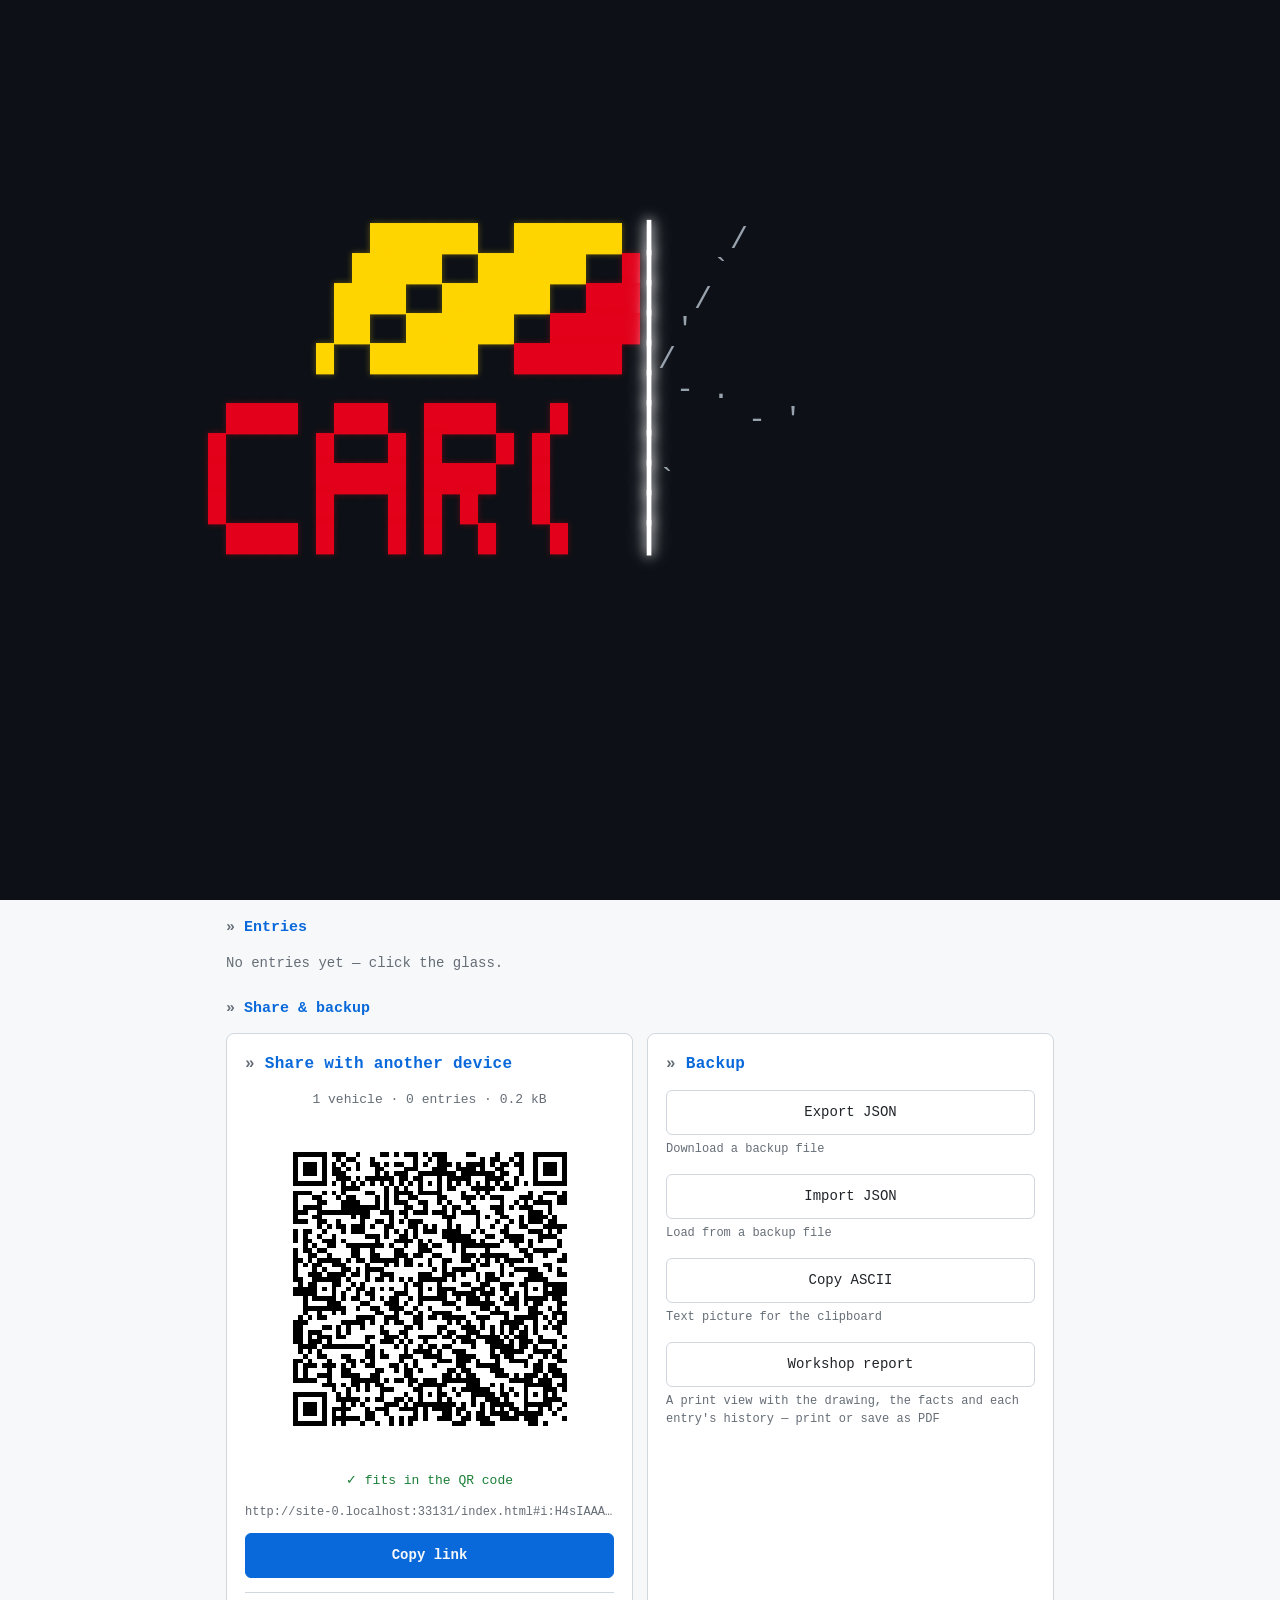
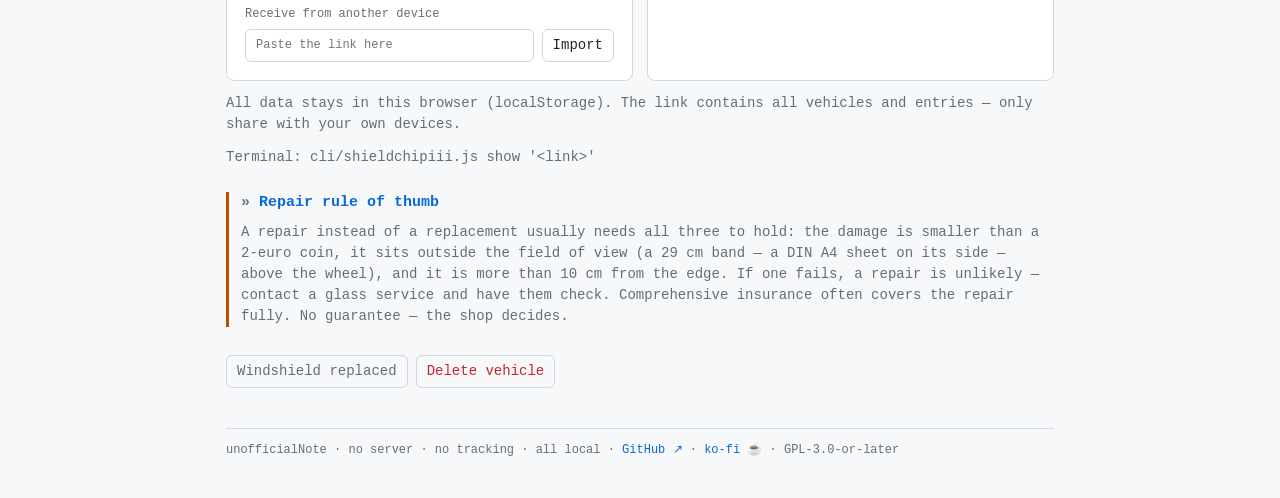
==== index.html @ 1128483b "Stamp assets for the splash rotation release" ====
<!doctype html>
<html lang="de">
<head>
  <meta charset="utf-8">
  <meta name="viewport" content="width=device-width, initial-scale=1">
  <title>shieldchipiii — windshield stone chip logbook</title>
  <meta name="description" content="Document stone chips on your car windshield: position, size, repair status, insurance. No server, all local. / Steinschläge auf der Windschutzscheibe dokumentieren — lokal im Browser.">
  <link rel="stylesheet" href="style.css?v=678a2b2">
  <link rel="icon" href="favicon.svg" type="image/svg+xml">
  <link rel="manifest" href="manifest.webmanifest">
  <link rel="apple-touch-icon" href="icon-192.png">
  <meta name="theme-color" content="#0d1117">
</head>
<body>
  <header>
    <h1>shieldchipiii</h1>
    <p class="tagline" data-i18n="tagline"></p>
    <button id="langToggle" class="ghost" title="Sprache / language">EN</button>
  </header>

  <main>
    <nav id="carTabs" class="tabs"></nav>

    <section class="car-config">
      <div class="row">
        <label for="carName" data-i18n="carName"></label>
        <input id="carName" type="text" data-i18n-ph="carNamePh" maxlength="40">
        <span class="spacer"></span>
        <span data-i18n="wheel"></span>
        <span class="seg">
          <button id="wheelLeft" data-i18n="wheelLeft"></button><button id="wheelRight" data-i18n="wheelRight"></button>
        </span>
      </div>
      <div class="row">
        <span data-i18n="shape"></span>
        <span id="shapeButtons"></span>
      </div>
      <details class="adjust">
        <summary data-i18n="adjust"></summary>
        <div class="row sliders">
          <span class="pair"><label data-i18n="adjTop"></label><input id="adjTop" type="range" min="35" max="100"></span>
          <span class="pair"><label data-i18n="adjBottom"></label><input id="adjBottom" type="range" min="50" max="100"></span>
          <span class="pair"><label data-i18n="adjHeight"></label><input id="adjHeight" type="range" min="20" max="65"></span>
          <span class="pair"><label data-i18n="adjRound"></label><input id="adjRound" type="range" min="0" max="25"></span>
          <span class="pair"><label data-i18n="adjBow"></label><input id="adjBow" type="range" min="0" max="15"></span>
          <span class="pair"><label data-i18n="adjWidthCm"></label><input id="adjWidthCm" type="range" min="100" max="200"><output id="adjWidthCmOut" class="muted"></output></span>
          <span class="pair"><label data-i18n="adjWheelCm"></label><input id="adjWheelCm" type="range" min="32" max="42"><output id="adjWheelCmOut" class="muted"></output></span>
          <button id="adjReset" class="ghost" data-i18n="adjReset"></button>
          <button id="proposeShape" class="ghost" data-i18n="proposeShape"></button>
        </div>
      </details>
    </section>

    <section class="glass-wrap">
      <div id="glassStage">
        <svg id="windshield" role="group" aria-label="windshield diagram"></svg>
        <div id="markerPopup" class="marker-popup" role="dialog" tabindex="-1" hidden></div>
      </div>
      <p class="legend" id="legend"></p>
      <p class="legend legend-country">
        <label for="country" data-i18n="criteriaFor"></label>
        <select id="country"></select>
      </p>
      <p class="muted hint" data-i18n="hintClick"></p>
    </section>

    <section>
      <h2 data-i18n="chips"></h2>
      <div id="chipLoad"></div>
      <div id="chipTable"></div>
    </section>

    <section class="share">
      <h2 data-i18n="share"></h2>
      <div class="sync-grid">
        <div class="sync-card">
          <h3 data-i18n="deviceSync"></h3>
          <p id="shareStats" class="muted sync-stats"></p>
          <div id="qrTile" class="qr-tile"></div>
          <p id="qrCapacity" class="qr-capacity"></p>
          <p id="shareUrlRead" class="muted mono share-url"></p>
          <button id="copyLink" class="primary" data-i18n="copyLink"></button>
          <div class="paste-import">
            <label for="pasteLink" class="muted sync-desc" data-i18n="pasteLabel"></label>
            <div class="paste-row">
              <input id="pasteLink" type="text" data-i18n-ph="pastePh" autocomplete="off" spellcheck="false">
              <button id="pasteGo" data-i18n="pasteGo"></button>
            </div>
          </div>
        </div>
        <div class="sync-card">
          <h3 data-i18n="backup"></h3>
          <div class="backup-item">
            <button id="exportJson" data-i18n="exportJson"></button>
            <p class="muted sync-desc" data-i18n="exportJsonDesc"></p>
          </div>
          <div class="backup-item">
            <label class="filebtn"><span data-i18n="importJson"></span><input id="importJson" type="file" accept=".json,application/json"></label>
            <p class="muted sync-desc" data-i18n="importJsonDesc"></p>
          </div>
          <div class="backup-item">
            <button id="copyAscii" data-i18n="copyAscii"></button>
            <p class="muted sync-desc" data-i18n="copyAsciiDesc"></p>
          </div>
          <div class="backup-item">
            <button id="makeReport" data-i18n="reportBtn"></button>
            <p class="muted sync-desc" data-i18n="reportBtnDesc"></p>
          </div>
        </div>
      </div>
      <p class="muted sync-note" data-i18n="shareNote"></p>
      <p class="muted mono sync-note" data-i18n="terminalNote"></p>
    </section>

    <section class="rule">
      <h2 data-i18n="ruleTitle"></h2>
      <p data-i18n="ruleBody"></p>
    </section>

    <section class="danger-zone">
      <button id="glassSwap" class="ghost" data-i18n="glassSwap"></button>
      <button id="deleteCar" class="ghost danger" data-i18n="deleteCar"></button>
    </section>
  </main>

  <div id="importOverlay" class="overlay" hidden>
    <div class="dialog import-dialog">
      <h2 id="importTitle"></h2>
      <ul id="importPreview" class="import-preview"></ul>
      <p id="importHint" class="muted import-hint"></p>
      <div class="import-actions">
        <button id="importMerge" class="primary"></button>
        <button id="importReplace" class="danger" data-i18n="importReplace"></button>
        <button id="importCancel" class="ghost" data-i18n="importCancel"></button>
      </div>
    </div>
  </div>

  <div id="confirmOverlay" class="overlay" hidden>
    <div class="dialog confirm-dialog" role="alertdialog" aria-labelledby="confirmMsg">
      <p id="confirmMsg"></p>
      <div class="import-actions">
        <button id="confirmOk" class="danger"></button>
        <button id="confirmCancel" class="ghost" data-i18n="cancel"></button>
      </div>
    </div>
  </div>

  <div id="reportOverlay" class="overlay report-overlay" hidden>
    <div class="report-sheet" role="dialog" aria-labelledby="reportTitleEl">
      <div class="report-actions">
        <button id="reportPrint" class="primary" data-i18n="reportPrint"></button>
        <button id="reportClose" class="ghost" data-i18n="close"></button>
      </div>
      <div id="reportBody"></div>
    </div>
  </div>

  <div id="toast" class="toast" role="status" aria-live="polite" hidden></div>

  <footer>
    <span data-i18n="unofficialNote"></span> ·
    <span data-i18n="footerLocal"></span> ·
    <a href="https://github.com/bmmmm/shieldchipiii" rel="noopener">GitHub ↗</a> ·
    <a href="https://ko-fi.com/bmabma" rel="noopener">ko-fi ☕</a> ·
    <span>GPL-3.0-or-later</span>
  </footer>

  <script src="js/sources.js?v=678a2b2"></script>
  <script src="js/shapes.js?v=678a2b2"></script>
  <script src="js/logic.js?v=678a2b2"></script>
  <script src="js/ascii.js?v=678a2b2"></script>
  <script src="js/i18n.js?v=678a2b2"></script>
  <script src="js/store.js?v=678a2b2"></script>
  <script src="js/share.js?v=678a2b2"></script>
  <script src="js/render.js?v=678a2b2"></script>
  <script src="js/qr.js?v=678a2b2"></script>
  <script src="js/report.js?v=678a2b2"></script>
  <script src="js/anim.js?v=678a2b2"></script>
  <script src="js/anim-impact.js?v=678a2b2"></script>
  <script src="js/anim-shatter.js?v=678a2b2"></script>
  <script src="js/anim-wiper.js?v=678a2b2"></script>
  <script src="js/anim-radar.js?v=678a2b2"></script>
  <script src="js/app.js?v=678a2b2"></script>
</body>
</html>
---- style.css ----
/* shieldchipiii — terminal-flavored, system fonts only. */
:root {
  --bg: #0d1117;
  --panel: #161b22;
  --line: #30363d;
  --fg: #e6edf3;
  --muted: #98a2ad; /* ~5.8:1 on --panel — this colour carries 12px UI text */
  --accent: #58a6ff;
  --warn: #f0883e;
  --ok: #3fb950;
  --danger: #f85149;
  --glass: #10161d;
  --mono: ui-monospace, 'SF Mono', Monaco, monospace;
  /* status palette */
  --st-new: #f0883e;
  --st-observing: #58a6ff;
  --st-planned: #d29922;
  --st-repaired: #3fb950;
  --st-irreparable: #f85149;
}
@media (prefers-color-scheme: light) {
  :root {
    --bg: #f6f8fa; --panel: #ffffff; --line: #d0d7de; --fg: #1f2328;
    --muted: #656d76; --accent: #0969da; --warn: #bc4c00; --ok: #1a7f37;
    --danger: #cf222e; --glass: #eef2f6;
  }
}

* { box-sizing: border-box; }
/* `hidden` must win over the display rules below (.overlay/.grid set display). */
[hidden] { display: none !important; }
body {
  margin: 0 auto;
  max-width: 860px;
  padding: 0 16px 40px;
  background: var(--bg);
  color: var(--fg);
  font-family: var(--mono);
  font-size: 14px;
  line-height: 1.5;
}

header { position: relative; padding: 24px 0 4px; }
h1 { margin: 0; font-size: 26px; letter-spacing: 1px; }
h2 { font-size: 15px; margin: 24px 0 8px; color: var(--accent); }
h2::before { content: "» "; color: var(--muted); }
.tagline { margin: 2px 0 0; color: var(--muted); }
#langToggle { position: absolute; top: 28px; right: 0; }

section { margin: 14px 0; }
.row { display: flex; flex-wrap: wrap; gap: 8px; align-items: center; margin: 6px 0; }
.spacer { flex: 1; }
.muted { color: var(--muted); }
.mono { word-break: break-all; }
.hint { font-size: 12px; margin-top: 2px; }

button, .filebtn, select, input[type="text"], input[type="date"] {
  font: inherit;
  color: var(--fg);
  background: var(--panel);
  border: 1px solid var(--line);
  border-radius: 6px;
  padding: 5px 10px;
}
button, .filebtn { cursor: pointer; }
button:hover, .filebtn:hover { border-color: var(--accent); }
button.ghost { background: transparent; color: var(--muted); }
button.danger { color: var(--danger); }
.filebtn input { display: none; }
input[type="text"] { min-width: 160px; }
input[type="range"] { accent-color: var(--accent); max-width: 110px; }
input[type="checkbox"] { accent-color: var(--accent); width: 16px; height: 16px; justify-self: start; }

.tabs { display: flex; flex-wrap: wrap; gap: 6px; margin-top: 12px; }
.tab { border-radius: 6px 6px 0 0; border-bottom: none; color: var(--muted); }
.tab.active { color: var(--fg); border-color: var(--accent); }
.tab.add { color: var(--accent); }

.car-config { border: 1px solid var(--line); border-radius: 0 6px 6px 6px; padding: 10px 12px; background: var(--panel); }
.seg button { border-radius: 0; margin: 0; }
.seg button:first-child { border-radius: 6px 0 0 6px; }
.seg button:last-child { border-radius: 0 6px 6px 0; border-left: none; }
.seg button.active, .shape-btn.active { background: var(--accent); color: var(--bg); border-color: var(--accent); }
#shapeButtons { display: inline-flex; flex-wrap: wrap; gap: 6px; }
details.adjust summary { cursor: pointer; color: var(--muted); margin-top: 4px; }
.sliders label { color: var(--muted); font-size: 12px; }
.sliders .pair { display: inline-flex; align-items: center; gap: 8px; }

/* windshield SVG */
.glass-wrap { text-align: center; }
#windshield { width: 100%; height: auto; touch-action: none; cursor: crosshair; }
.glass { fill: var(--glass); stroke: var(--fg); stroke-width: 3; }
/* Both no-repair zones read as one category — same colour, like the shop's
   own diagram. The dashed outline tells the field of view from the rim. */
.fov-band { fill: var(--danger); opacity: 0.13; stroke: var(--danger); stroke-width: 2; stroke-dasharray: 8 6; stroke-opacity: 0.75; }
.margin-band { fill: var(--danger); opacity: 0.13; stroke: none; }
.mirror { fill: var(--panel); stroke: var(--fg); stroke-width: 2.5; }
.mirror-stalk { stroke: var(--fg); stroke-width: 2.5; }
.dash { fill: none; stroke: var(--muted); stroke-width: 3; }
.cockpit { fill: none; stroke: var(--muted); stroke-width: 2; opacity: 0.3; }
.wheel .rim { fill: none; stroke: var(--muted); stroke-width: 5; }
.wheel .hub { fill: var(--muted); opacity: 0.5; stroke: none; }
.wheel line { stroke: var(--muted); stroke-width: 5; stroke-linecap: round; }

.marker { cursor: grab; }
.marker .hit { fill: transparent; }
/* chips are filled dots with a bg outline; cracks are pure coloured strokes */
.marker .chip { stroke: var(--bg); stroke-width: 2; }
.marker .crack { fill: none; stroke-width: 4; stroke-linecap: round; stroke-linejoin: round; }
.marker .chip.m-new { fill: var(--st-new); }
.marker .crack.m-new { stroke: var(--st-new); }
.marker .chip.m-observing { fill: var(--st-observing); }
.marker .crack.m-observing { stroke: var(--st-observing); }
.marker .chip.m-planned { fill: var(--st-planned); }
.marker .crack.m-planned { stroke: var(--st-planned); }
.marker .chip.m-repaired { fill: var(--st-repaired); }
.marker .crack.m-repaired { stroke: var(--st-repaired); }
.marker .chip.m-irreparable { fill: var(--st-irreparable); }
.marker .crack.m-irreparable { stroke: var(--st-irreparable); }
.marker-label { fill: var(--fg); font-family: var(--mono); font-size: 22px; }
.sel-ring { fill: none; stroke: var(--accent); stroke-width: 2; stroke-dasharray: 5 5; }

.legend { margin: 6px 0 0; font-size: 13px; color: var(--muted); }
/* The country belongs to the zones above it, not to the hint below. */
.legend-country { display: inline-flex; gap: 6px; align-items: center; margin-top: 4px; }
.legend-country select { font-size: 13px; padding: 2px 6px; }
.legend-zones { display: block; margin-top: 3px; }
.legend-zones strong { color: var(--danger); font-weight: normal; }
.lg { font-size: 15px; vertical-align: -1px; }
.lg.m-new { color: var(--st-new); }
.lg.m-observing { color: var(--st-observing); }
.lg.m-planned { color: var(--st-planned); }
.lg.m-repaired { color: var(--st-repaired); }
.lg.m-irreparable { color: var(--st-irreparable); }
.lg.fov { color: var(--danger); }
.lg.edge { color: var(--danger); }
/* derived zone facts — read-only, red when the chip is in a no-go zone */
.zone-fact.is-hit { color: var(--danger); }

/* floating marker popup */
#glassStage { position: relative; }
.marker-popup {
  position: absolute; z-index: 5; width: 300px; max-width: 82vw;
  background: var(--panel); border: 1px solid var(--accent); border-radius: 8px;
  padding: 10px 12px; box-shadow: 0 8px 30px rgba(0,0,0,.35); font-size: 13px;
}
.popup-head { display: flex; justify-content: space-between; align-items: center; }
.popup-head strong { font-size: 14px; }
.pop-x { font-size: 18px; line-height: 1; padding: 0 6px; }
.rec { margin: 8px 0; padding: 7px 9px; border-radius: 6px; border-left: 3px solid var(--muted); background: rgba(127,127,127,.08); }
.rec-label { color: var(--muted); }
/* Inline in running text, so the enlarged hit box must not swallow clicks
   meant for the words beside it: grow rightward and vertically, barely left. */
.rec-src { color: var(--muted); text-decoration: none; font-size: 12px; vertical-align: super;
  display: inline-block; padding: 4px 6px; margin: -4px -2px; }
.rec-src:hover, .rec-src:focus { color: var(--accent); }
.rec.rec-ok { border-left-color: var(--ok); }
.rec.rec-warn { border-left-color: var(--warn); }
.rec.rec-danger { border-left-color: var(--danger); }
.popup-fields { display: flex; flex-wrap: wrap; gap: 8px 14px; align-items: center; margin: 6px 0; }
.pf { color: var(--muted); display: inline-flex; gap: 6px; align-items: center; }
.pf select { color: var(--fg); }
.pf-check { cursor: pointer; }
.timeline { margin: 8px 0; }
.tl-head { color: var(--accent); font-size: 12px; margin-bottom: 3px; }
.timeline ul { list-style: none; margin: 0; padding: 0; }
.timeline li { padding: 2px 0; border-bottom: 1px dotted var(--line); display: flex; justify-content: space-between; gap: 6px; }
.timeline li:last-child { border-bottom: none; }
.tl-del { border: none; background: transparent; color: var(--muted); padding: 0 4px; font-size: 14px; }
.tl-del:hover { color: var(--danger); }
.add-event { display: flex; flex-direction: column; gap: 6px; margin-top: 6px; padding-top: 8px; border-top: 1px solid var(--line); }
.ae-field { display: flex; align-items: center; gap: 8px; }
.ae-field > span { color: var(--muted); min-width: 46px; }
.ae-field select, .ae-field input { flex: 1; }
.add-event input, .add-event select { padding: 4px 8px; }
.pop-del { margin-top: 8px; width: 100%; font-size: 12px; }

/* recommendation dot in the entry table */
.rec-dot { position: relative; }
.rec-dot::before { content: "●"; margin-right: 5px; }
.rec-dot.rec-ok::before { color: var(--ok); }
.rec-dot.rec-warn::before { color: var(--warn); }
.rec-dot.rec-danger::before { color: var(--danger); }
#chipTable td.sym { text-align: center; }
#chipTable tr.st-new td.sym { color: var(--st-new); }
#chipTable tr.st-observing td.sym { color: var(--st-observing); }
#chipTable tr.st-repair_planned td.sym { color: var(--st-planned); }
#chipTable tr.st-repaired td.sym { color: var(--st-repaired); }
#chipTable tr.st-irreparable td.sym { color: var(--st-irreparable); }

/* chip table */
#chipTable table { width: 100%; border-collapse: collapse; }
#chipTable td { padding: 5px 8px; border-bottom: 1px solid var(--line); }
#chipTable tr { cursor: pointer; }
#chipTable tr:hover td { background: var(--panel); }
#chipTable tr.selected td { background: var(--panel); box-shadow: inset 2px 0 var(--accent); }
#chipTable th { text-align: left; padding: 5px 8px; border-bottom: 1px solid var(--line);
  color: var(--muted); font-size: 12px; font-weight: 600; text-transform: capitalize; }
/* Rows and markers are keyboard buttons now — Tab needs somewhere visible to be. */
#chipTable tr:focus-visible { outline: 2px solid var(--accent); outline-offset: -2px; }
.marker:focus { outline: none; }
.marker:focus-visible .hit { stroke: var(--accent); stroke-width: 2.5; }
.marker-popup:focus { outline: none; }
.marker-popup:focus-visible { outline: 2px solid var(--accent); }
/* Text only a screen reader sees — the visual channel already carries it as
   colour, glyph or title. */
.sr-only { position: absolute; width: 1px; height: 1px; padding: 0; margin: -1px;
  overflow: hidden; clip: rect(0 0 0 0); white-space: nowrap; border: 0; }

.rule { border-left: 3px solid var(--warn); padding-left: 12px; }
.rule p { margin: 4px 0; color: var(--muted); }

.danger-zone { margin-top: 28px; display: flex; flex-wrap: wrap; gap: 8px; }

.overlay { position: fixed; inset: 0; background: rgba(0,0,0,.6); display: flex; align-items: center; justify-content: center; z-index: 10; }
.dialog { background: var(--panel); border: 1px solid var(--line); border-radius: 8px; padding: 20px; max-width: 420px; }

/* ---------- share / sync panel ---------- */
.sync-grid { display: grid; grid-template-columns: 1fr; gap: 14px; margin-top: 12px; }
/* Side by side once there's room; stacked below — mobile-first. */
@media (min-width: 700px) {
  .sync-grid { grid-template-columns: 1fr 1fr; }
}
/* min-width: 0 — a grid item's auto minimum would let the nowrap share URL
   dictate the card's width and blow the grid past the viewport. */
.sync-card { border: 1px solid var(--line); border-radius: 8px; background: var(--panel); padding: 18px; min-width: 0; }
.sync-card h3 { margin: 0 0 14px; font-size: 16px; color: var(--accent); letter-spacing: .3px; }
.sync-card h3::before { content: "» "; color: var(--muted); }

/* The QR tile is fixed white on purpose: a code must stay dark-on-light for any
   scanner, so it does NOT follow the light/dark theme the rest of the UI does. */
.qr-tile { background: #fff; border-radius: 10px; padding: 14px; max-width: 340px; margin: 0 auto 12px; }
.qr-tile svg { display: block; width: 100%; height: auto; }

.sync-stats { text-align: center; margin: 0 0 10px; font-size: 13px; }
.qr-capacity { text-align: center; margin: 0 0 12px; font-size: 13px; }
.qr-capacity.cap-ok { color: var(--ok); }
.qr-capacity.cap-ok::before { content: "✓ "; }
.qr-capacity.cap-danger { color: var(--danger); }
.qr-capacity.cap-danger::before { content: "⚠ "; }
.share-url { white-space: nowrap; overflow: hidden; text-overflow: ellipsis; font-size: 12px; margin: 0 0 12px; }

button.primary { background: var(--accent); color: var(--bg); border-color: var(--accent); font-weight: 600; }
button.primary:hover { filter: brightness(1.08); border-color: var(--accent); }
#copyLink { width: 100%; padding: 11px 16px; }

/* receive: paste a link from the other device */
.paste-import { border-top: 1px solid var(--line); margin-top: 14px; padding-top: 12px; }
.paste-import label { display: block; margin: 0 0 6px; }
.paste-row { display: flex; gap: 8px; }
#pasteLink { flex: 1; min-width: 0; font-family: var(--mono); font-size: 12px; }

.backup-item { margin: 0 0 16px; }
.backup-item:last-child { margin-bottom: 0; }
.backup-item > button, .backup-item > .filebtn { display: block; width: 100%; padding: 11px 14px; text-align: center; }
.sync-desc { margin: 5px 0 0; font-size: 12px; }
.sync-note { margin: 12px 0 0; }

/* import dialog v2 */
.import-dialog { max-width: 460px; width: 92vw; }
.import-dialog h2 { margin-top: 0; }
.import-preview { list-style: none; margin: 12px 0; padding: 0; }
.import-preview li { padding: 7px 2px; border-bottom: 1px dotted var(--line); }
.import-preview li:last-child { border-bottom: none; }
.import-preview .import-more { color: var(--muted); }
.import-hint { font-size: 12px; margin: 8px 0 18px; }
.import-actions { display: flex; flex-wrap: wrap; gap: 8px; }
.import-actions .primary { flex: 1; }
.import-actions button { padding: 10px 14px; }

/* toast: one reusable bottom-centre banner, colour-coded by outcome */
.toast {
  position: fixed; left: 50%; bottom: 24px; transform: translateX(-50%);
  max-width: 90vw; z-index: 20;
  background: var(--panel); border: 1px solid var(--line); border-left-width: 3px;
  border-radius: 8px; padding: 12px 16px; font-size: 13px;
  box-shadow: 0 8px 30px rgba(0,0,0,.35);
}
.toast-ok { border-left-color: var(--ok); }
.toast-danger { border-left-color: var(--danger); }

footer { margin-top: 40px; padding-top: 12px; border-top: 1px solid var(--line); color: var(--muted); font-size: 12px; }
footer a { color: var(--accent); text-decoration: none; }

@media (max-width: 560px) {
  .marker-popup { width: 260px; }
}

/* Touch. Every control here was sized for a cursor: the shared rule at the top
   of this file works out to 33px tall, the country picker to 26px, the ⓘ that
   opens a source to 17px. A finger needs about 44 (Apple HIG; Material asks
   48dp), so on a coarse pointer they get a floor.
   Keyed on the pointer rather than the viewport: a narrow desktop window still
   has a precise pointer and keeps its compact controls, while a tablet is wide
   and doesn't. Marker targets aren't here — render.js picks those by distance
   in real pixels, since they scale with the drawing. */
@media (pointer: coarse) {
  /* A floor rather than more padding, so each control keeps its own spacing. */
  button, .filebtn, select, input[type="text"], input[type="date"] { min-height: 44px; }
  /* iOS zooms the whole page in when a text field smaller than 16px takes
     focus, and doesn't zoom back out. Everything inherits the body's 14px, so
     naming the vehicle would leave you scrolled sideways on the glass. */
  input[type="text"], input[type="date"] { font-size: 16px; }
  /* Icon buttons have no text to make them wide enough. */
  .pop-x, .tl-del { min-width: 44px; }
  .tl-del { min-height: 44px; font-size: 16px; }
  /* Not a button, so the floor above misses it, and padding alone can't fix an
     inline link: it would reach 41px and the overflow would sit invisibly over
     the select below, catching taps meant for that. A box of its own is honest
     about the space it takes, and 15px makes the glyph findable while it's
     there. */
  .rec-src {
    display: inline-flex; align-items: center; justify-content: center;
    min-width: 44px; min-height: 44px; vertical-align: middle; font-size: 15px;
    margin: 0; /* the fine-pointer hit-growth margins would overlap the select below */
  }
  /* 44px rows: the table is the easiest way to reach a chip on a phone. */
  #chipTable td { padding: 12px 8px; }
  /* Seven sliders on the narrowest screen — let them use the width they have. */
  .sliders .pair { width: 100%; }
  input[type="range"] { max-width: none; flex: 1; height: 44px; }
  /* Finger-sized rows make a long timeline outgrow the pane the popup is
     anchored to, and it was already the tallest thing on a phone. */
  .marker-popup { max-height: 70vh; overflow-y: auto; }
  /* The sync-panel and dialog CTAs are the reach-heavy controls here — give the
     big primary and full-width backup buttons a comfortable floor above 44px. */
  #copyLink, #pasteGo, .backup-item > button, .backup-item > .filebtn, .import-actions button { min-height: 48px; }
}

/* The app's one animation is the smooth scroll to the glass. scrollIntoView
   is called without a behavior, so it follows this — one media query and
   reduced motion is honoured everywhere. */
html { scroll-behavior: smooth; }
@media (prefers-reduced-motion: reduce) {
  html { scroll-behavior: auto; }
}

/* ---- workshop report: a white sheet, on screen and on paper ---- */
.report-overlay { align-items: flex-start; overflow-y: auto; }
/* A light variable scope: every SVG and legend rule reads its colour from a
   variable, so the drawing restyles itself for paper without a second theme. */
.report-sheet {
  --bg: #fff; --panel: #f6f8fa; --line: #d0d7de; --fg: #1f2328; --muted: #57606a;
  --accent: #0969da; --warn: #bc4c00; --ok: #1a7f37; --danger: #cf222e; --glass: #eef2f6;
  background: #fff; color: var(--fg); width: min(820px, calc(100% - 24px));
  margin: 20px auto; padding: 22px 28px 26px; border-radius: 8px;
}
.report-actions { display: flex; gap: 8px; justify-content: flex-end; margin-bottom: 8px; }
/* letterhead: icon, name, date — the sheet introduces itself before the title */
.rp-brand { display: flex; align-items: center; gap: 8px; padding-bottom: 8px;
  margin-bottom: 12px; border-bottom: 2px solid var(--fg); }
.rp-brand svg { width: 26px; height: 26px; flex: none; }
.rp-brand-name { font-weight: 700; font-size: 15px; }
.rp-brand-date { margin-left: auto; color: var(--muted); }
.report-sheet h1 { margin: 0 0 2px; font-size: 22px; }
.report-sheet h3 { margin: 0 0 4px; font-size: 15px; }
.rp-meta { margin: 0 0 10px; color: var(--muted); }
.rp-meta strong { color: var(--fg); }
.rp-svg { break-inside: avoid; }
.rp-svg svg { width: 100%; height: auto; }
.rp-legend { font-size: 13px; color: var(--muted); margin: 4px 0; }
.rp-legend strong { color: var(--danger); font-weight: normal; }
.rp-criteria { font-size: 13px; color: var(--muted); }
.rp-criteria a { color: var(--accent); word-break: break-all; }
.report-sheet table { width: 100%; border-collapse: collapse; margin: 10px 0 14px; }
.report-sheet th, .report-sheet td { padding: 5px 8px; }
.report-sheet th { text-align: left; font-size: 12px; color: var(--muted); text-transform: capitalize;
  border-bottom: 2px solid var(--fg); }
.report-sheet td { border-bottom: 1px solid var(--line); }
.rp-chip { break-inside: avoid; margin: 12px 0; }
.rp-tl { margin: 4px 0 0; padding-left: 20px; font-size: 13px; }
.rp-disclaimer { color: var(--muted); font-size: 12px; margin: 16px 0 0; }
.rp-links { color: var(--muted); font-size: 12px; margin: 4px 0 0; padding-top: 6px;
  border-top: 1px solid var(--line); }
.rp-links a { color: var(--accent); text-decoration: none; }

@media print {
  /* Only while the report is open — a plain cmd+P on the app stays the app. */
  body.report-open > :not(#reportOverlay) { display: none !important; }
  body.report-open #reportOverlay { position: static; background: none; display: block; overflow: visible; }
  body.report-open .report-sheet { width: auto; margin: 0; padding: 0; border-radius: 0; }
  body.report-open .report-actions { display: none !important; }
}

/* ---------- brand animations (splash + repair micro-effect, js/anim.js) ---------- */
/* The splash is a cinema moment: always the dark stage, whatever the theme —
   the animation's colors are tuned for it. */
.splash-overlay {
  position: fixed; inset: 0; z-index: 30;
  display: flex; align-items: center; justify-content: center;
  background: #0d1117; cursor: pointer;
}
/* Menlo first, not var(--mono): the art is built from █ blocks, and Monaco
   (--mono's macOS fallback) leaves hairline gaps between block rows — Menlo,
   Consolas and Liberation Mono all fill the line box. */
.splash-overlay pre, .repair-fx { margin: 0; line-height: 1; white-space: pre;
  font-family: Menlo, Consolas, "Liberation Mono", ui-monospace, monospace; }
.repair-fx {
  position: absolute; z-index: 6; /* above the marker popup (5) */
  transform: translate(-50%, -50%);
  pointer-events: none;
  font-size: 14px;
}
.anim-stage .y    { color: #ffd500; text-shadow: 0 0 6px rgba(255, 213, 0, .35); }
.anim-stage .r    { color: #e2001a; text-shadow: 0 0 6px rgba(226, 0, 26, .35); }
.anim-stage .rg   { color: #ff2d2d; text-shadow: 0 0 10px rgba(255, 45, 45, .6); }
.anim-stage .fg   { color: #e6edf3; }
.anim-stage .dim  { color: #98a2ad; }
.anim-stage .glow { color: #fff; text-shadow: 0 0 12px #fff, 0 0 20px rgba(255, 255, 255, .65); }
.anim-stage .yglow { color: #ffd500; text-shadow: 0 0 10px rgba(255, 213, 0, .9), 0 0 20px rgba(255, 213, 0, .5); }
@media (prefers-color-scheme: light) {
  /* the marker effect plays over the light glass — white glow and pale yellow
     would vanish there (the splash keeps its own dark stage and needs none) */
  .repair-fx .glow { color: #1f2328; text-shadow: none; }
  .repair-fx .fg   { color: #1f2328; }
  .repair-fx .dim  { color: #656d76; }
  .repair-fx .y, .repair-fx .yglow { color: #9a6700; text-shadow: none; }
}
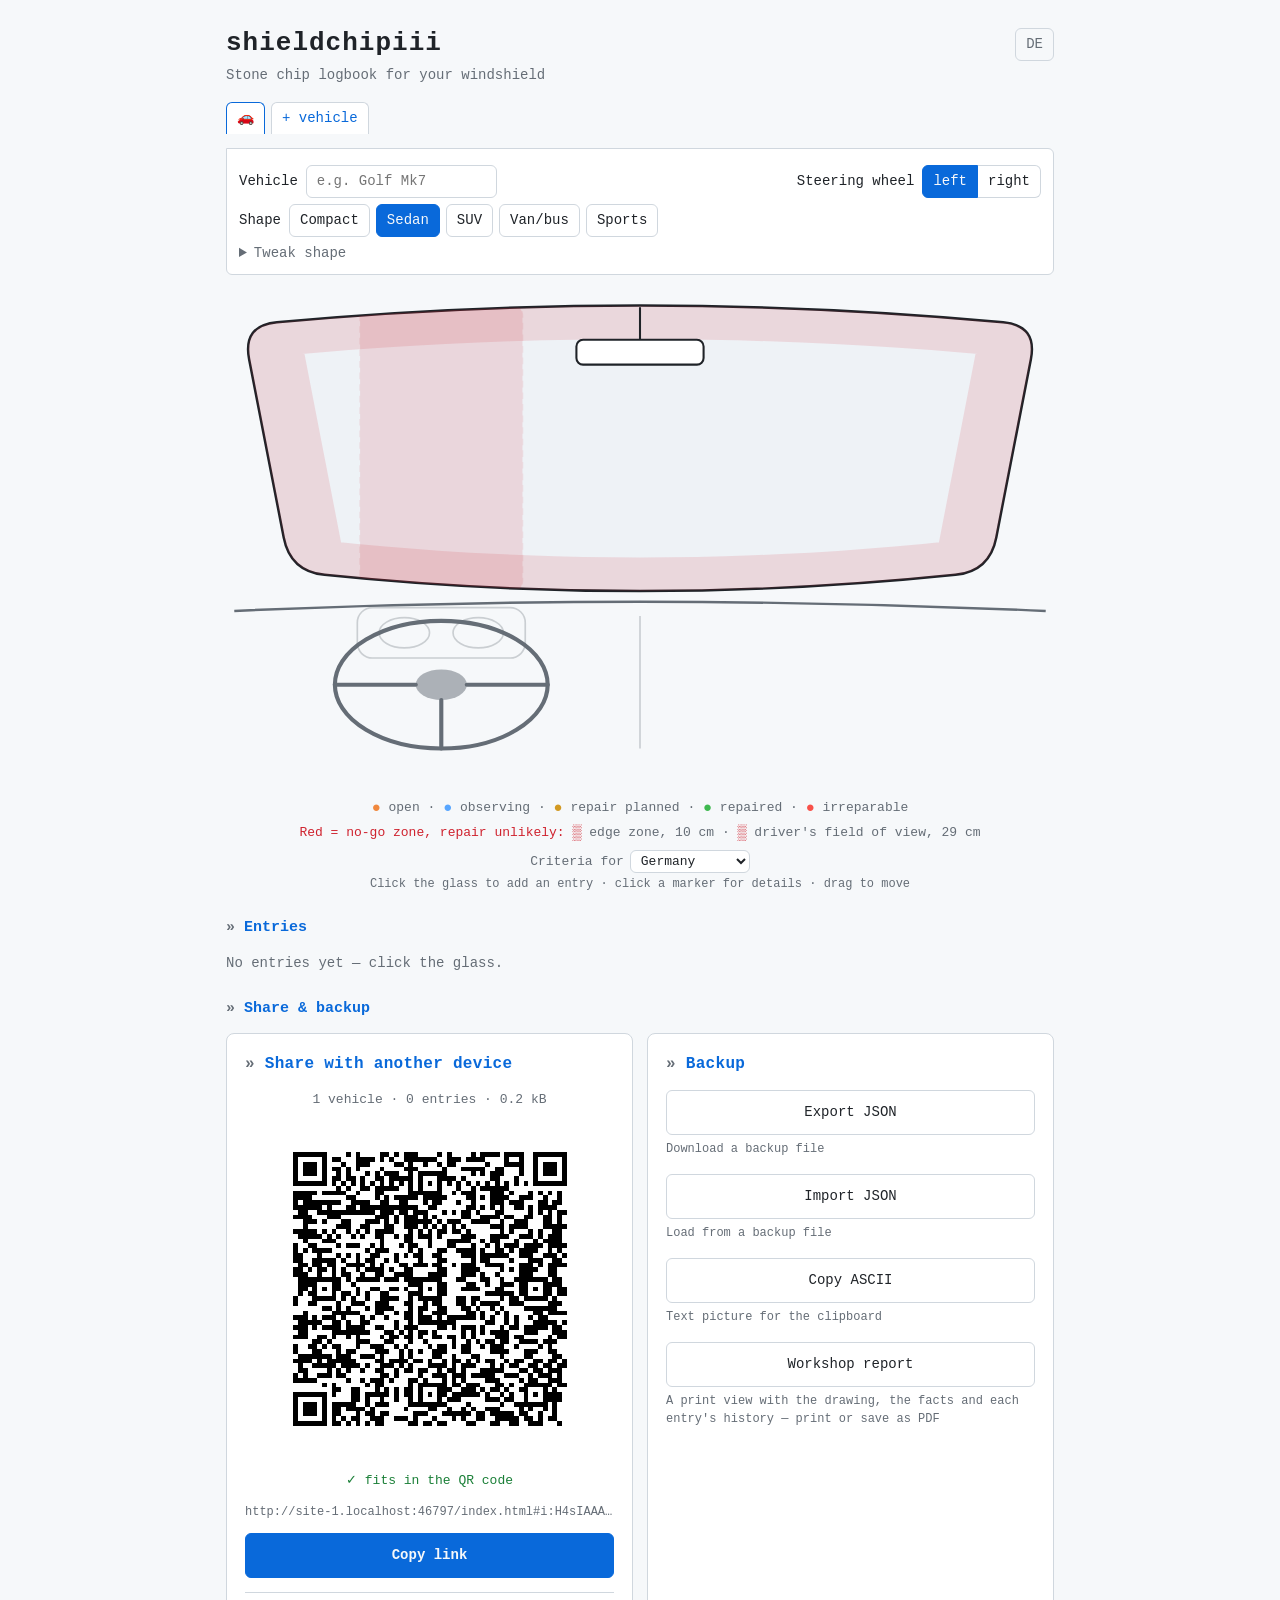
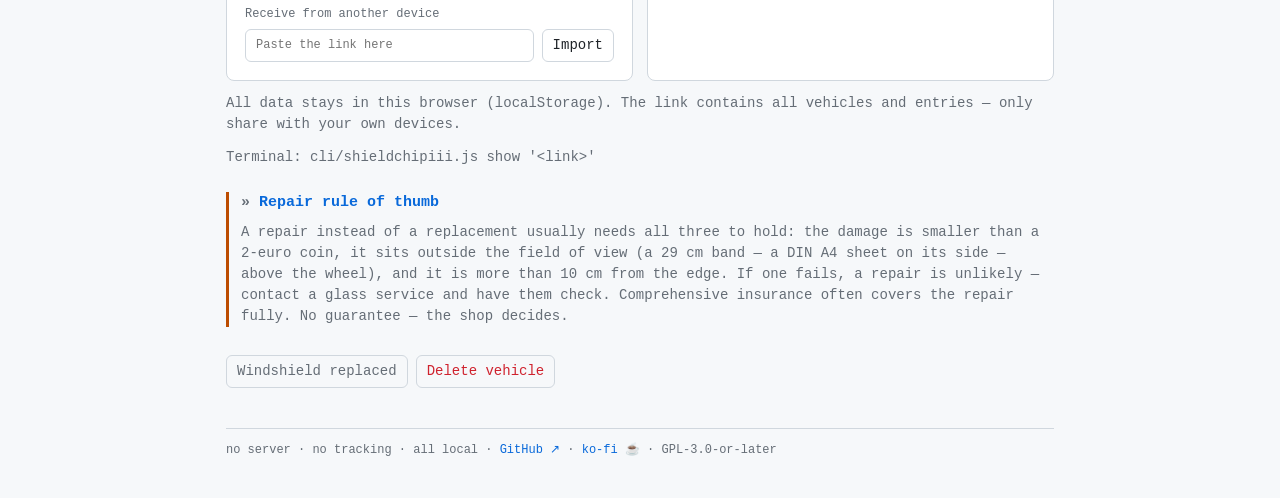
==== commit 39839698: "Expose the rake as a slider, as decided The worker built D1's option A (hidden preset constant); the" ====
--- a/index.html
+++ b/index.html
@@ -5,7 +5,7 @@
   <meta name="viewport" content="width=device-width, initial-scale=1">
   <title>shieldchipiii — windshield stone chip logbook</title>
   <meta name="description" content="Document stone chips on your car windshield: position, size, repair status, insurance. No server, all local. / Steinschläge auf der Windschutzscheibe dokumentieren — lokal im Browser.">
-  <link rel="stylesheet" href="style.css?v=678a2b2">
+  <link rel="stylesheet" href="style.css?v=625d8a8">
   <link rel="icon" href="favicon.svg" type="image/svg+xml">
   <link rel="manifest" href="manifest.webmanifest">
   <link rel="apple-touch-icon" href="icon-192.png">
@@ -40,10 +40,11 @@
         <div class="row sliders">
           <span class="pair"><label data-i18n="adjTop"></label><input id="adjTop" type="range" min="35" max="100"></span>
           <span class="pair"><label data-i18n="adjBottom"></label><input id="adjBottom" type="range" min="50" max="100"></span>
-          <span class="pair"><label data-i18n="adjHeight"></label><input id="adjHeight" type="range" min="20" max="65"></span>
           <span class="pair"><label data-i18n="adjRound"></label><input id="adjRound" type="range" min="0" max="25"></span>
           <span class="pair"><label data-i18n="adjBow"></label><input id="adjBow" type="range" min="0" max="15"></span>
           <span class="pair"><label data-i18n="adjWidthCm"></label><input id="adjWidthCm" type="range" min="100" max="200"><output id="adjWidthCmOut" class="muted"></output></span>
+          <span class="pair"><label data-i18n="adjHeightCm"></label><input id="adjHeightCm" type="range" min="50" max="130"><output id="adjHeightCmOut" class="muted"></output></span>
+          <span class="pair"><label data-i18n="adjRake"></label><input id="adjRake" type="range" min="35" max="100"></span>
           <span class="pair"><label data-i18n="adjWheelCm"></label><input id="adjWheelCm" type="range" min="32" max="42"><output id="adjWheelCmOut" class="muted"></output></span>
           <button id="adjReset" class="ghost" data-i18n="adjReset"></button>
           <button id="proposeShape" class="ghost" data-i18n="proposeShape"></button>
@@ -159,28 +160,23 @@
   <div id="toast" class="toast" role="status" aria-live="polite" hidden></div>
 
   <footer>
-    <span data-i18n="unofficialNote"></span> ·
     <span data-i18n="footerLocal"></span> ·
     <a href="https://github.com/bmmmm/shieldchipiii" rel="noopener">GitHub ↗</a> ·
     <a href="https://ko-fi.com/bmabma" rel="noopener">ko-fi ☕</a> ·
     <span>GPL-3.0-or-later</span>
   </footer>
 
-  <script src="js/sources.js?v=678a2b2"></script>
-  <script src="js/shapes.js?v=678a2b2"></script>
-  <script src="js/logic.js?v=678a2b2"></script>
-  <script src="js/ascii.js?v=678a2b2"></script>
-  <script src="js/i18n.js?v=678a2b2"></script>
-  <script src="js/store.js?v=678a2b2"></script>
-  <script src="js/share.js?v=678a2b2"></script>
-  <script src="js/render.js?v=678a2b2"></script>
-  <script src="js/qr.js?v=678a2b2"></script>
-  <script src="js/report.js?v=678a2b2"></script>
-  <script src="js/anim.js?v=678a2b2"></script>
-  <script src="js/anim-impact.js?v=678a2b2"></script>
-  <script src="js/anim-shatter.js?v=678a2b2"></script>
-  <script src="js/anim-wiper.js?v=678a2b2"></script>
-  <script src="js/anim-radar.js?v=678a2b2"></script>
-  <script src="js/app.js?v=678a2b2"></script>
+  <script src="js/sources.js?v=625d8a8"></script>
+  <script src="js/shapes.js?v=625d8a8"></script>
+  <script src="js/logic.js?v=625d8a8"></script>
+  <script src="js/ascii.js?v=625d8a8"></script>
+  <script src="js/i18n.js?v=625d8a8"></script>
+  <script src="js/store.js?v=625d8a8"></script>
+  <script src="js/share.js?v=625d8a8"></script>
+  <script src="js/render.js?v=625d8a8"></script>
+  <script src="js/qr.js?v=625d8a8"></script>
+  <script src="js/report.js?v=625d8a8"></script>
+  <script src="js/anim.js?v=625d8a8"></script>
+  <script src="js/app.js?v=625d8a8"></script>
 </body>
 </html>
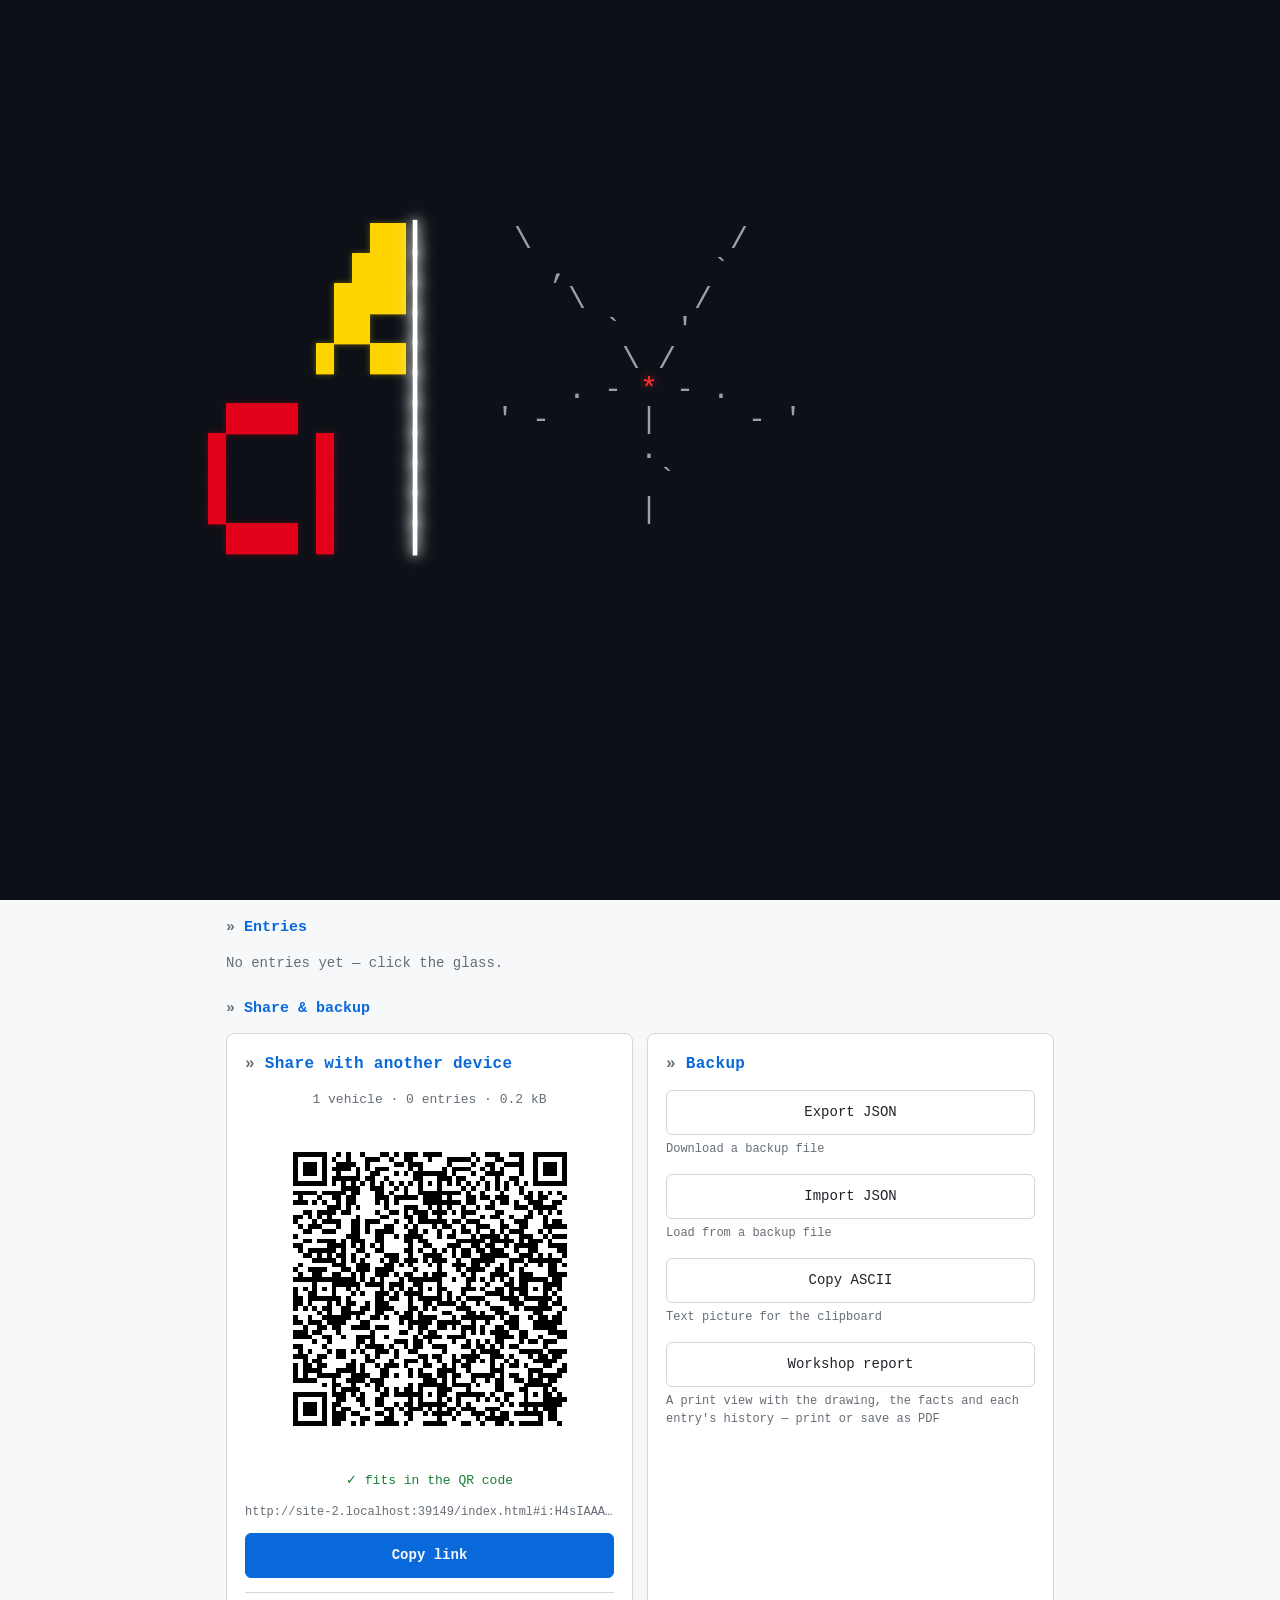
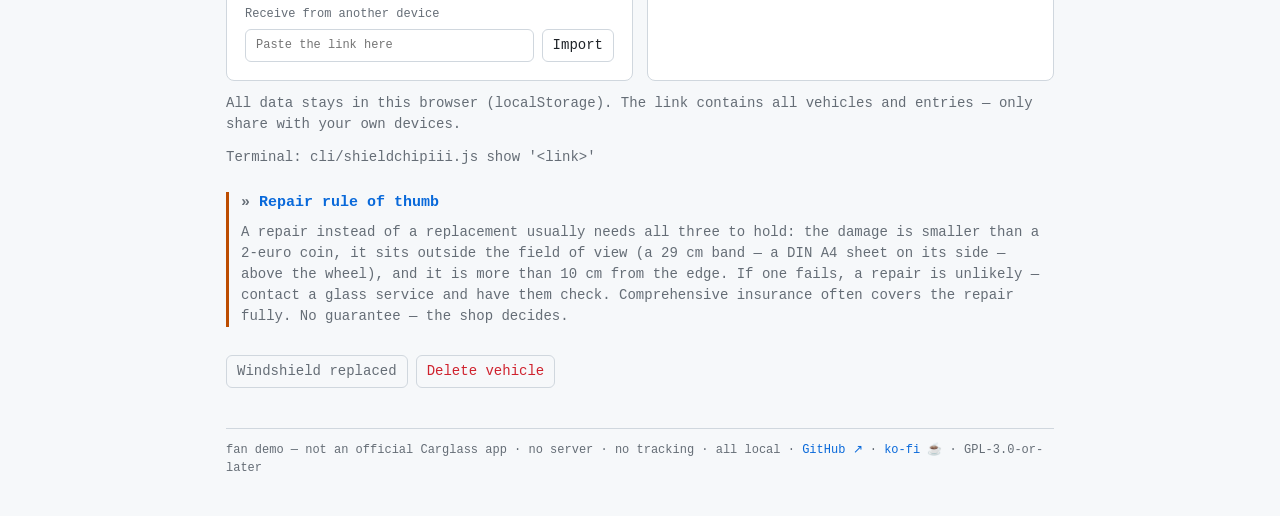
==== commit c2dbeecf: "Make the real pane the input and the drawing the output (#8)" ====
--- a/index.html
+++ b/index.html
@@ -5,7 +5,7 @@
   <meta name="viewport" content="width=device-width, initial-scale=1">
   <title>shieldchipiii — windshield stone chip logbook</title>
   <meta name="description" content="Document stone chips on your car windshield: position, size, repair status, insurance. No server, all local. / Steinschläge auf der Windschutzscheibe dokumentieren — lokal im Browser.">
-  <link rel="stylesheet" href="style.css?v=625d8a8">
+  <link rel="stylesheet" href="style.css?v=678a2b2">
   <link rel="icon" href="favicon.svg" type="image/svg+xml">
   <link rel="manifest" href="manifest.webmanifest">
   <link rel="apple-touch-icon" href="icon-192.png">
@@ -160,23 +160,28 @@
   <div id="toast" class="toast" role="status" aria-live="polite" hidden></div>
 
   <footer>
+    <span data-i18n="unofficialNote"></span> ·
     <span data-i18n="footerLocal"></span> ·
     <a href="https://github.com/bmmmm/shieldchipiii" rel="noopener">GitHub ↗</a> ·
     <a href="https://ko-fi.com/bmabma" rel="noopener">ko-fi ☕</a> ·
     <span>GPL-3.0-or-later</span>
   </footer>
 
-  <script src="js/sources.js?v=625d8a8"></script>
-  <script src="js/shapes.js?v=625d8a8"></script>
-  <script src="js/logic.js?v=625d8a8"></script>
-  <script src="js/ascii.js?v=625d8a8"></script>
-  <script src="js/i18n.js?v=625d8a8"></script>
-  <script src="js/store.js?v=625d8a8"></script>
-  <script src="js/share.js?v=625d8a8"></script>
-  <script src="js/render.js?v=625d8a8"></script>
-  <script src="js/qr.js?v=625d8a8"></script>
-  <script src="js/report.js?v=625d8a8"></script>
-  <script src="js/anim.js?v=625d8a8"></script>
-  <script src="js/app.js?v=625d8a8"></script>
+  <script src="js/sources.js?v=678a2b2"></script>
+  <script src="js/shapes.js?v=678a2b2"></script>
+  <script src="js/logic.js?v=678a2b2"></script>
+  <script src="js/ascii.js?v=678a2b2"></script>
+  <script src="js/i18n.js?v=678a2b2"></script>
+  <script src="js/store.js?v=678a2b2"></script>
+  <script src="js/share.js?v=678a2b2"></script>
+  <script src="js/render.js?v=678a2b2"></script>
+  <script src="js/qr.js?v=678a2b2"></script>
+  <script src="js/report.js?v=678a2b2"></script>
+  <script src="js/anim.js?v=678a2b2"></script>
+  <script src="js/anim-impact.js?v=678a2b2"></script>
+  <script src="js/anim-shatter.js?v=678a2b2"></script>
+  <script src="js/anim-wiper.js?v=678a2b2"></script>
+  <script src="js/anim-radar.js?v=678a2b2"></script>
+  <script src="js/app.js?v=678a2b2"></script>
 </body>
 </html>
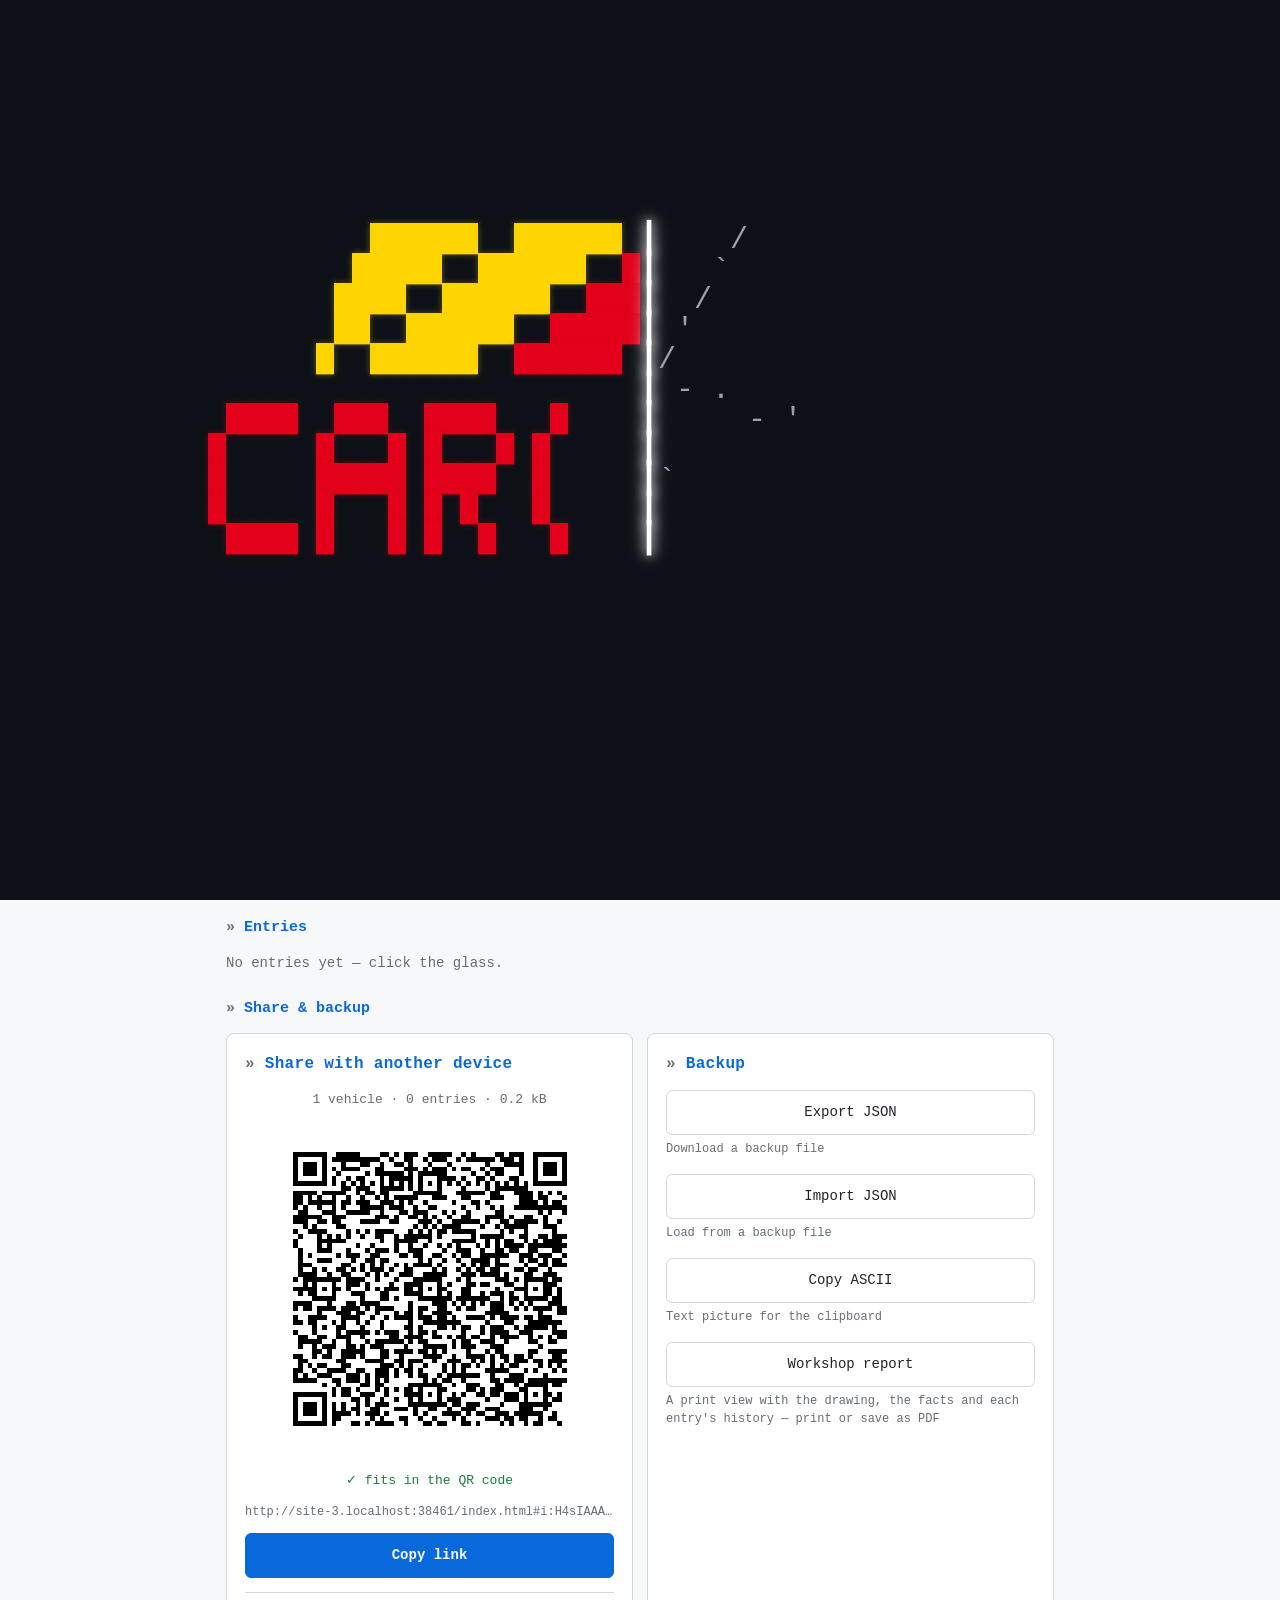
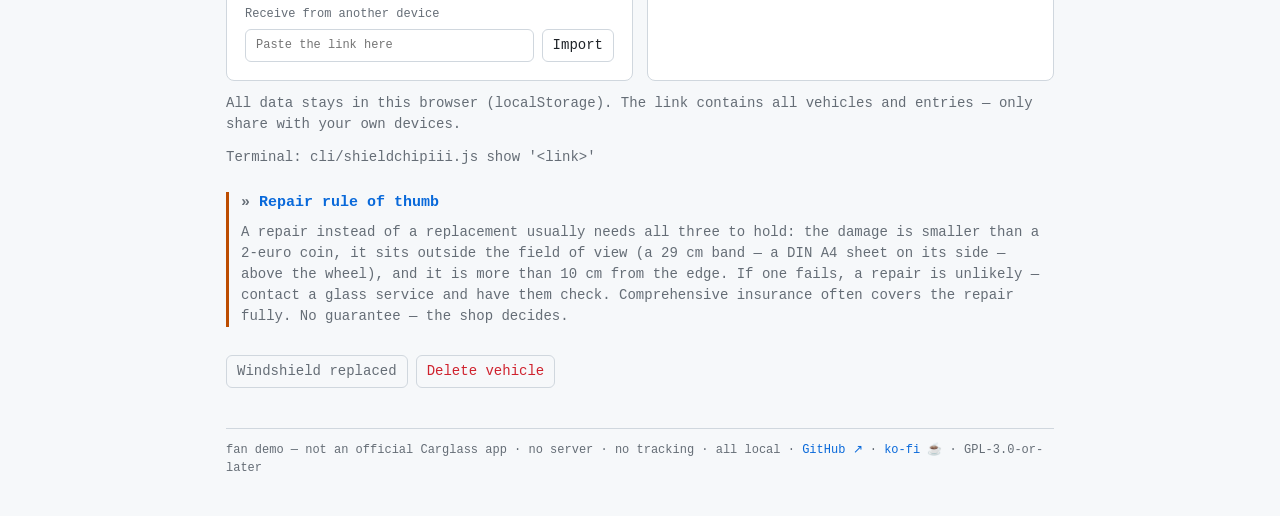
==== commit 66ee3a6b: "Stamp assets for the real-pane release" ====
--- a/index.html
+++ b/index.html
@@ -5,7 +5,7 @@
   <meta name="viewport" content="width=device-width, initial-scale=1">
   <title>shieldchipiii — windshield stone chip logbook</title>
   <meta name="description" content="Document stone chips on your car windshield: position, size, repair status, insurance. No server, all local. / Steinschläge auf der Windschutzscheibe dokumentieren — lokal im Browser.">
-  <link rel="stylesheet" href="style.css?v=678a2b2">
+  <link rel="stylesheet" href="style.css?v=c2dbeec">
   <link rel="icon" href="favicon.svg" type="image/svg+xml">
   <link rel="manifest" href="manifest.webmanifest">
   <link rel="apple-touch-icon" href="icon-192.png">
@@ -167,21 +167,21 @@
     <span>GPL-3.0-or-later</span>
   </footer>
 
-  <script src="js/sources.js?v=678a2b2"></script>
-  <script src="js/shapes.js?v=678a2b2"></script>
-  <script src="js/logic.js?v=678a2b2"></script>
-  <script src="js/ascii.js?v=678a2b2"></script>
-  <script src="js/i18n.js?v=678a2b2"></script>
-  <script src="js/store.js?v=678a2b2"></script>
-  <script src="js/share.js?v=678a2b2"></script>
-  <script src="js/render.js?v=678a2b2"></script>
-  <script src="js/qr.js?v=678a2b2"></script>
-  <script src="js/report.js?v=678a2b2"></script>
-  <script src="js/anim.js?v=678a2b2"></script>
-  <script src="js/anim-impact.js?v=678a2b2"></script>
-  <script src="js/anim-shatter.js?v=678a2b2"></script>
-  <script src="js/anim-wiper.js?v=678a2b2"></script>
-  <script src="js/anim-radar.js?v=678a2b2"></script>
-  <script src="js/app.js?v=678a2b2"></script>
+  <script src="js/sources.js?v=c2dbeec"></script>
+  <script src="js/shapes.js?v=c2dbeec"></script>
+  <script src="js/logic.js?v=c2dbeec"></script>
+  <script src="js/ascii.js?v=c2dbeec"></script>
+  <script src="js/i18n.js?v=c2dbeec"></script>
+  <script src="js/store.js?v=c2dbeec"></script>
+  <script src="js/share.js?v=c2dbeec"></script>
+  <script src="js/render.js?v=c2dbeec"></script>
+  <script src="js/qr.js?v=c2dbeec"></script>
+  <script src="js/report.js?v=c2dbeec"></script>
+  <script src="js/anim.js?v=c2dbeec"></script>
+  <script src="js/anim-impact.js?v=c2dbeec"></script>
+  <script src="js/anim-shatter.js?v=c2dbeec"></script>
+  <script src="js/anim-wiper.js?v=c2dbeec"></script>
+  <script src="js/anim-radar.js?v=c2dbeec"></script>
+  <script src="js/app.js?v=c2dbeec"></script>
 </body>
 </html>
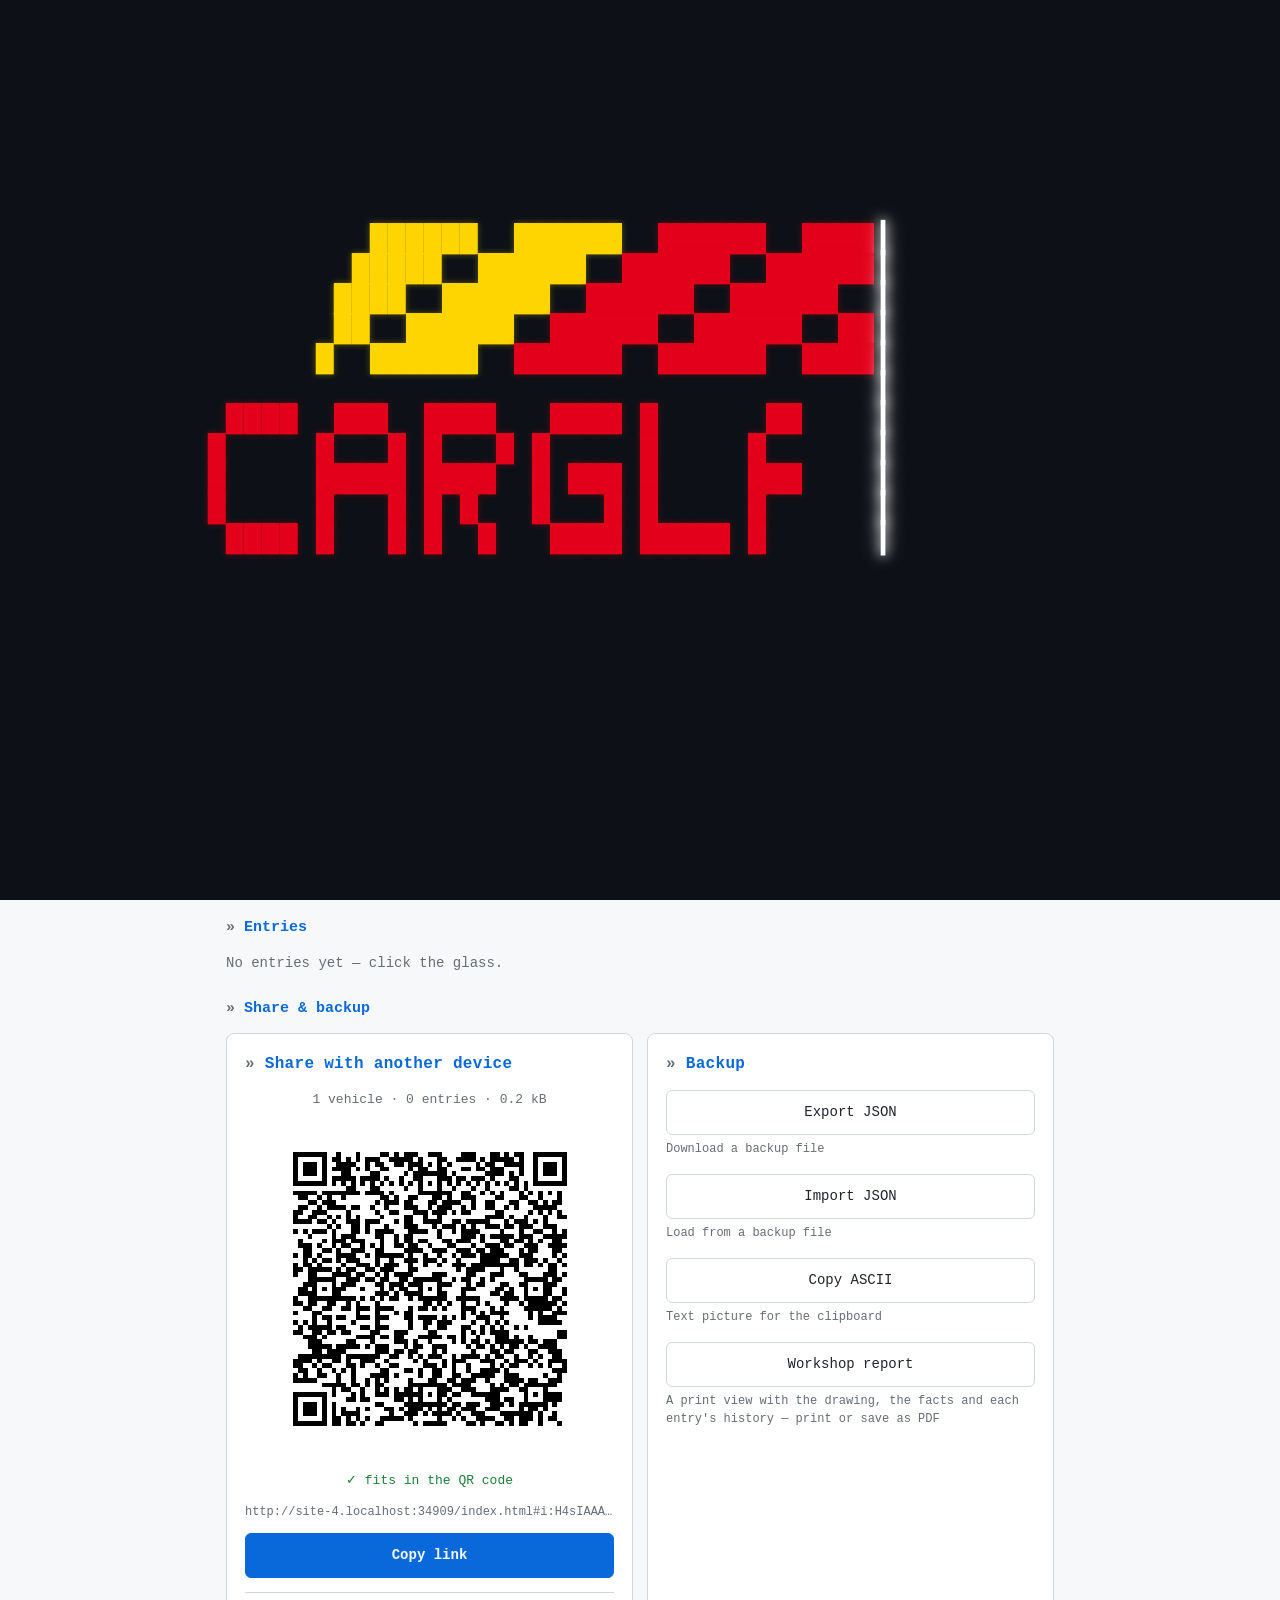
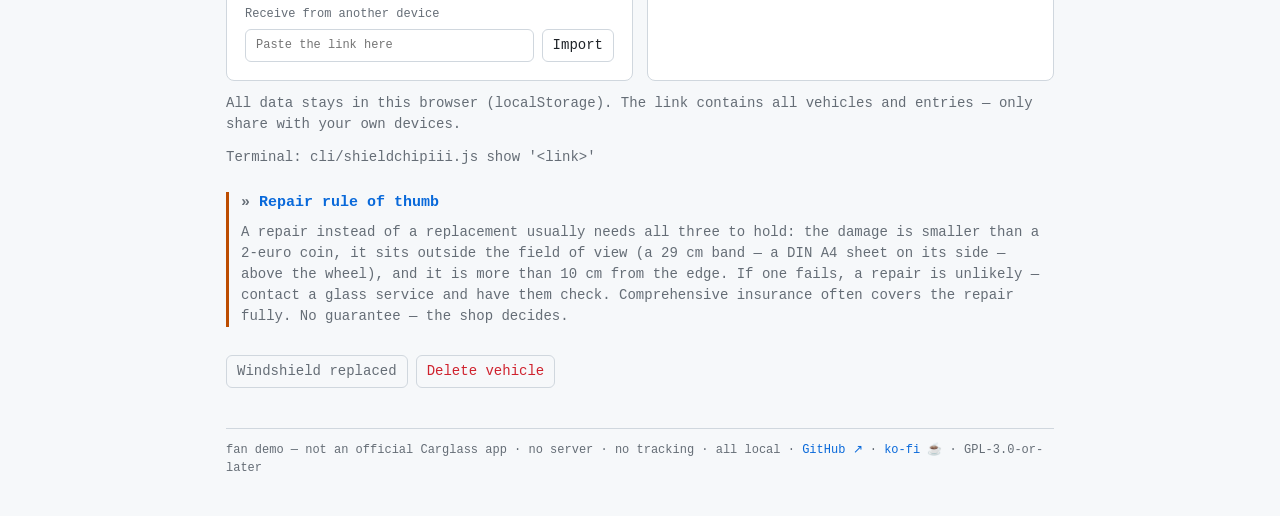
==== commit 02cc3c90: "Stamp assets for the pitch-kit release" ====
--- a/index.html
+++ b/index.html
@@ -5,7 +5,7 @@
   <meta name="viewport" content="width=device-width, initial-scale=1">
   <title>shieldchipiii — windshield stone chip logbook</title>
   <meta name="description" content="Document stone chips on your car windshield: position, size, repair status, insurance. No server, all local. / Steinschläge auf der Windschutzscheibe dokumentieren — lokal im Browser.">
-  <link rel="stylesheet" href="style.css?v=c2dbeec">
+  <link rel="stylesheet" href="style.css?v=edbfbff">
   <link rel="icon" href="favicon.svg" type="image/svg+xml">
   <link rel="manifest" href="manifest.webmanifest">
   <link rel="apple-touch-icon" href="icon-192.png">
@@ -167,21 +167,21 @@
     <span>GPL-3.0-or-later</span>
   </footer>
 
-  <script src="js/sources.js?v=c2dbeec"></script>
-  <script src="js/shapes.js?v=c2dbeec"></script>
-  <script src="js/logic.js?v=c2dbeec"></script>
-  <script src="js/ascii.js?v=c2dbeec"></script>
-  <script src="js/i18n.js?v=c2dbeec"></script>
-  <script src="js/store.js?v=c2dbeec"></script>
-  <script src="js/share.js?v=c2dbeec"></script>
-  <script src="js/render.js?v=c2dbeec"></script>
-  <script src="js/qr.js?v=c2dbeec"></script>
-  <script src="js/report.js?v=c2dbeec"></script>
-  <script src="js/anim.js?v=c2dbeec"></script>
-  <script src="js/anim-impact.js?v=c2dbeec"></script>
-  <script src="js/anim-shatter.js?v=c2dbeec"></script>
-  <script src="js/anim-wiper.js?v=c2dbeec"></script>
-  <script src="js/anim-radar.js?v=c2dbeec"></script>
-  <script src="js/app.js?v=c2dbeec"></script>
+  <script src="js/sources.js?v=edbfbff"></script>
+  <script src="js/shapes.js?v=edbfbff"></script>
+  <script src="js/logic.js?v=edbfbff"></script>
+  <script src="js/ascii.js?v=edbfbff"></script>
+  <script src="js/i18n.js?v=edbfbff"></script>
+  <script src="js/store.js?v=edbfbff"></script>
+  <script src="js/share.js?v=edbfbff"></script>
+  <script src="js/render.js?v=edbfbff"></script>
+  <script src="js/qr.js?v=edbfbff"></script>
+  <script src="js/report.js?v=edbfbff"></script>
+  <script src="js/anim.js?v=edbfbff"></script>
+  <script src="js/anim-impact.js?v=edbfbff"></script>
+  <script src="js/anim-shatter.js?v=edbfbff"></script>
+  <script src="js/anim-wiper.js?v=edbfbff"></script>
+  <script src="js/anim-radar.js?v=edbfbff"></script>
+  <script src="js/app.js?v=edbfbff"></script>
 </body>
 </html>
--- a/style.css
+++ b/style.css
@@ -408,6 +408,8 @@
 .anim-stage .dim  { color: #98a2ad; }
 .anim-stage .glow { color: #fff; text-shadow: 0 0 12px #fff, 0 0 20px rgba(255, 255, 255, .65); }
 .anim-stage .yglow { color: #ffd500; text-shadow: 0 0 10px rgba(255, 213, 0, .9), 0 0 20px rgba(255, 213, 0, .5); }
+.anim-stage .g     { color: #3fb950; text-shadow: 0 0 6px rgba(63, 185, 80, .35); }
+.anim-stage .gglow { color: #3fb950; text-shadow: 0 0 10px rgba(63, 185, 80, .9), 0 0 20px rgba(63, 185, 80, .5); }
 @media (prefers-color-scheme: light) {
   /* the marker effect plays over the light glass — white glow and pale yellow
      would vanish there (the splash keeps its own dark stage and needs none) */
@@ -415,4 +417,5 @@
   .repair-fx .fg   { color: #1f2328; }
   .repair-fx .dim  { color: #656d76; }
   .repair-fx .y, .repair-fx .yglow { color: #9a6700; text-shadow: none; }
-}
+  .repair-fx .g, .repair-fx .gglow { color: #1a7f37; text-shadow: none; }
+}
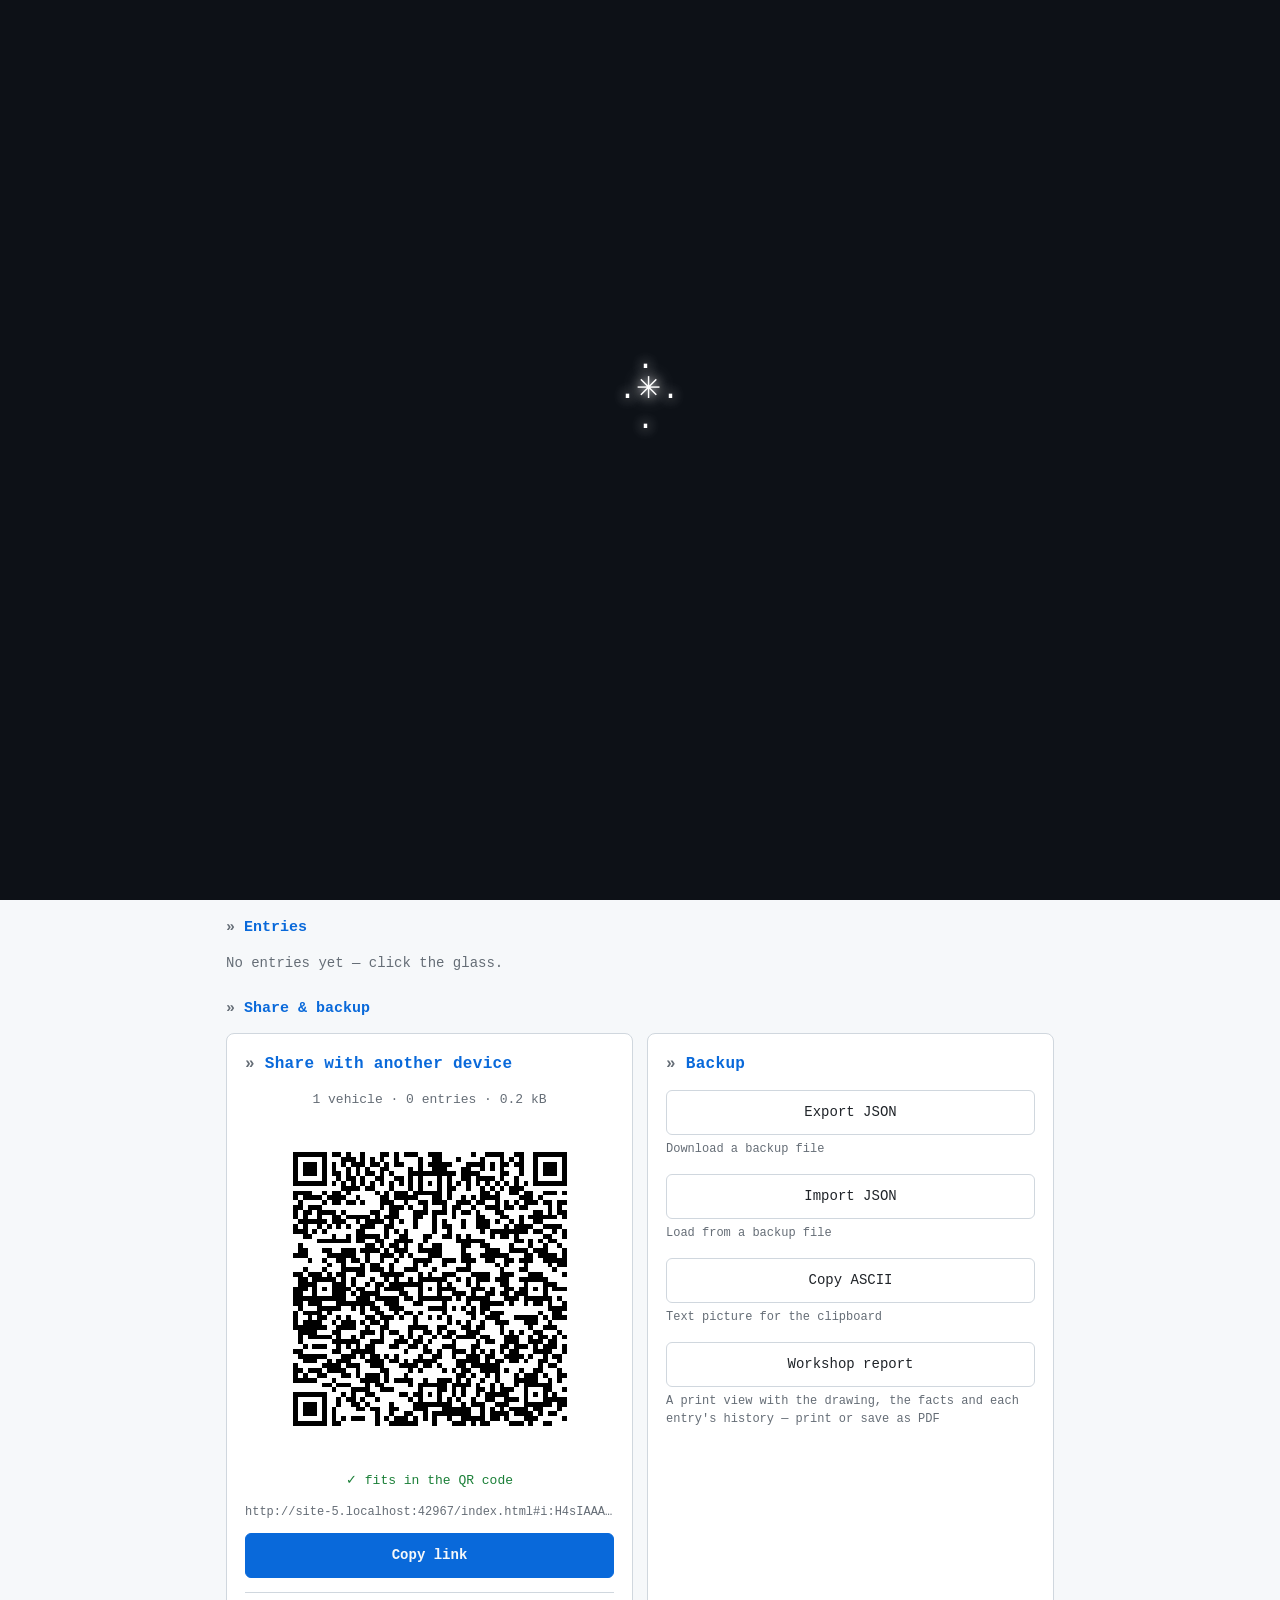
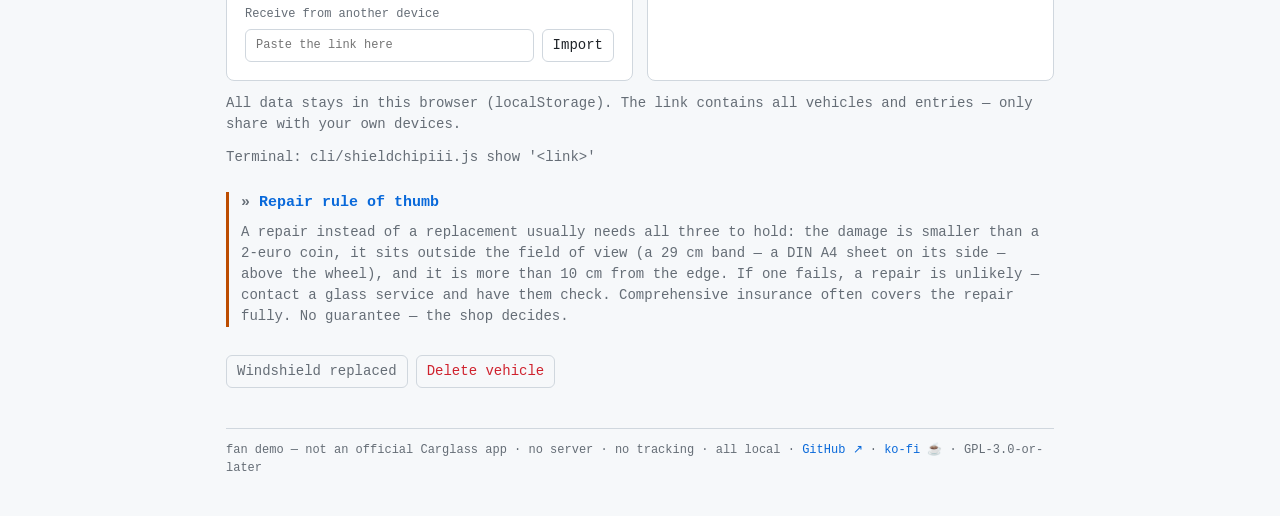
==== commit e45a4e7c: "Enforce "all local" with a Content-Security-Policy The app loads nothing from anywhere else — now th" ====
--- a/index.html
+++ b/index.html
@@ -3,9 +3,12 @@
 <head>
   <meta charset="utf-8">
   <meta name="viewport" content="width=device-width, initial-scale=1">
+  <!-- Everything is local by design; the policy makes that enforceable — a
+       smuggled script or off-origin fetch is dead weight, not a phone-home. -->
+  <meta http-equiv="Content-Security-Policy" content="default-src 'self'; script-src 'self'; style-src 'self'; img-src 'self'; connect-src 'self'; object-src 'none'; base-uri 'self'">
   <title>shieldchipiii — windshield stone chip logbook</title>
   <meta name="description" content="Document stone chips on your car windshield: position, size, repair status, insurance. No server, all local. / Steinschläge auf der Windschutzscheibe dokumentieren — lokal im Browser.">
-  <link rel="stylesheet" href="style.css?v=edbfbff">
+  <link rel="stylesheet" href="style.css?v=6f9bd0e">
   <link rel="icon" href="favicon.svg" type="image/svg+xml">
   <link rel="manifest" href="manifest.webmanifest">
   <link rel="apple-touch-icon" href="icon-192.png">
@@ -167,21 +170,21 @@
     <span>GPL-3.0-or-later</span>
   </footer>
 
-  <script src="js/sources.js?v=edbfbff"></script>
-  <script src="js/shapes.js?v=edbfbff"></script>
-  <script src="js/logic.js?v=edbfbff"></script>
-  <script src="js/ascii.js?v=edbfbff"></script>
-  <script src="js/i18n.js?v=edbfbff"></script>
-  <script src="js/store.js?v=edbfbff"></script>
-  <script src="js/share.js?v=edbfbff"></script>
-  <script src="js/render.js?v=edbfbff"></script>
-  <script src="js/qr.js?v=edbfbff"></script>
-  <script src="js/report.js?v=edbfbff"></script>
-  <script src="js/anim.js?v=edbfbff"></script>
-  <script src="js/anim-impact.js?v=edbfbff"></script>
-  <script src="js/anim-shatter.js?v=edbfbff"></script>
-  <script src="js/anim-wiper.js?v=edbfbff"></script>
-  <script src="js/anim-radar.js?v=edbfbff"></script>
-  <script src="js/app.js?v=edbfbff"></script>
+  <script src="js/sources.js?v=6f9bd0e"></script>
+  <script src="js/shapes.js?v=6f9bd0e"></script>
+  <script src="js/logic.js?v=6f9bd0e"></script>
+  <script src="js/ascii.js?v=6f9bd0e"></script>
+  <script src="js/i18n.js?v=6f9bd0e"></script>
+  <script src="js/store.js?v=6f9bd0e"></script>
+  <script src="js/share.js?v=6f9bd0e"></script>
+  <script src="js/render.js?v=6f9bd0e"></script>
+  <script src="js/qr.js?v=6f9bd0e"></script>
+  <script src="js/report.js?v=6f9bd0e"></script>
+  <script src="js/anim.js?v=6f9bd0e"></script>
+  <script src="js/anim-impact.js?v=6f9bd0e"></script>
+  <script src="js/anim-shatter.js?v=6f9bd0e"></script>
+  <script src="js/anim-wiper.js?v=6f9bd0e"></script>
+  <script src="js/anim-radar.js?v=6f9bd0e"></script>
+  <script src="js/app.js?v=6f9bd0e"></script>
 </body>
 </html>
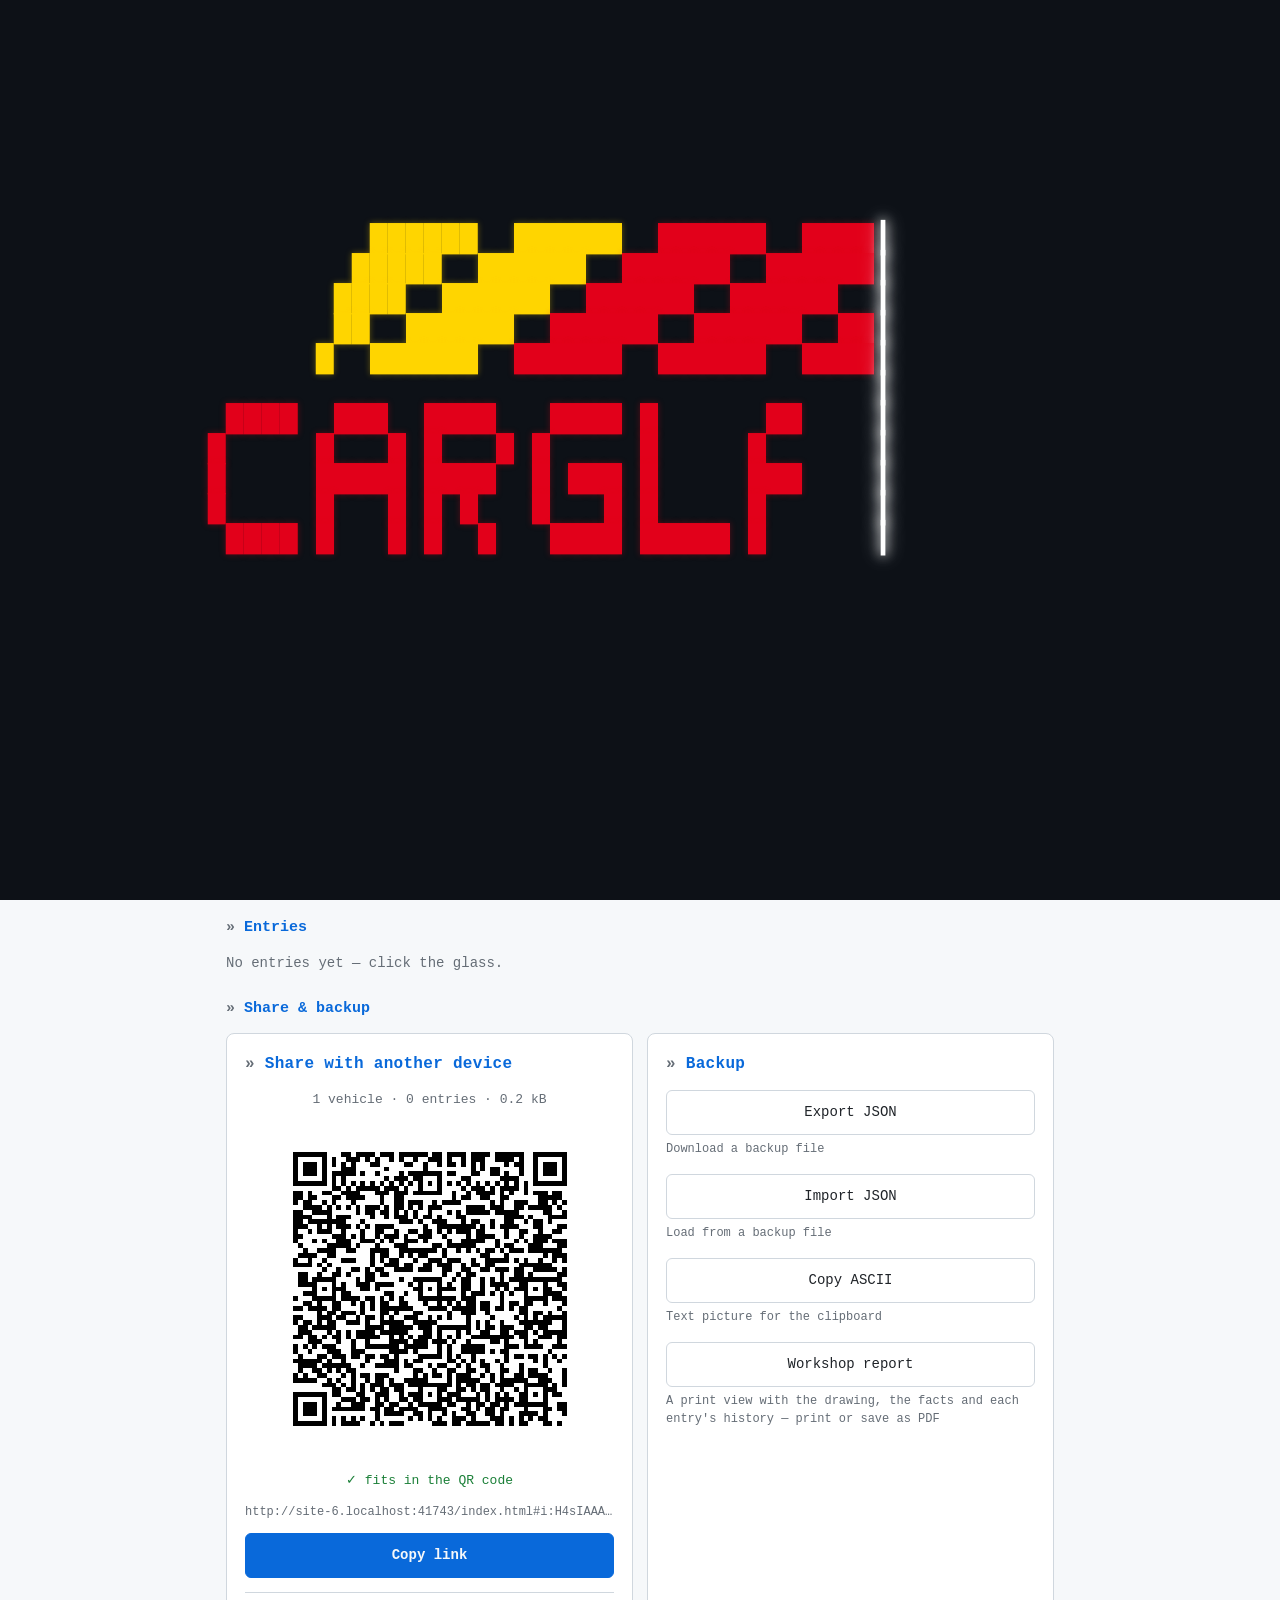
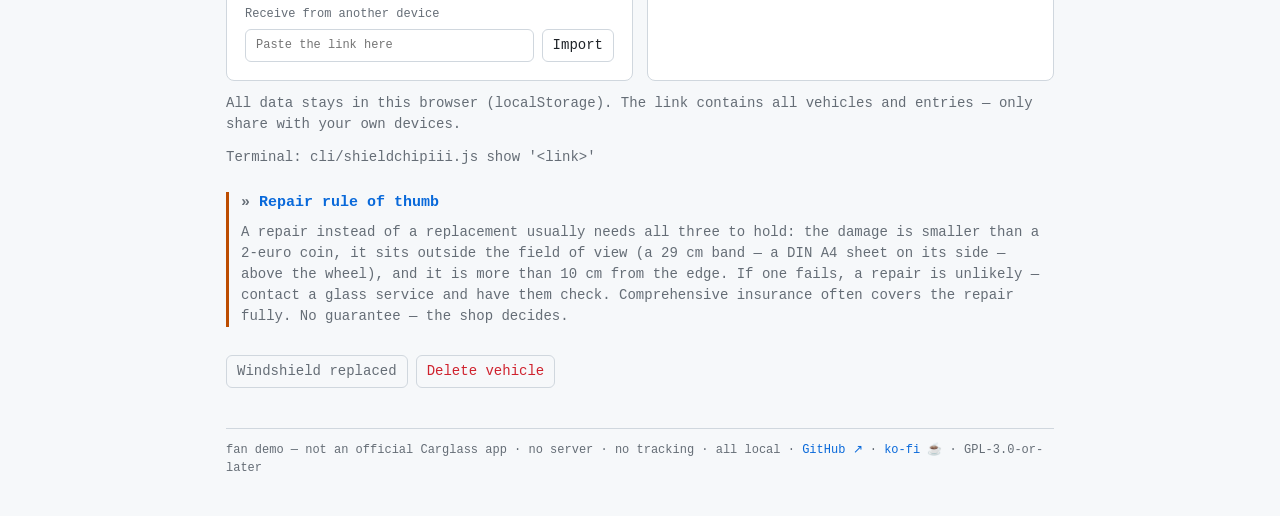
==== commit 34c5344d: "Stamp assets for the once-a-day release" ====
--- a/index.html
+++ b/index.html
@@ -3,9 +3,6 @@
 <head>
   <meta charset="utf-8">
   <meta name="viewport" content="width=device-width, initial-scale=1">
-  <!-- Everything is local by design; the policy makes that enforceable — a
-       smuggled script or off-origin fetch is dead weight, not a phone-home. -->
-  <meta http-equiv="Content-Security-Policy" content="default-src 'self'; script-src 'self'; style-src 'self'; img-src 'self'; connect-src 'self'; object-src 'none'; base-uri 'self'">
   <title>shieldchipiii — windshield stone chip logbook</title>
   <meta name="description" content="Document stone chips on your car windshield: position, size, repair status, insurance. No server, all local. / Steinschläge auf der Windschutzscheibe dokumentieren — lokal im Browser.">
   <link rel="stylesheet" href="style.css?v=6f9bd0e">
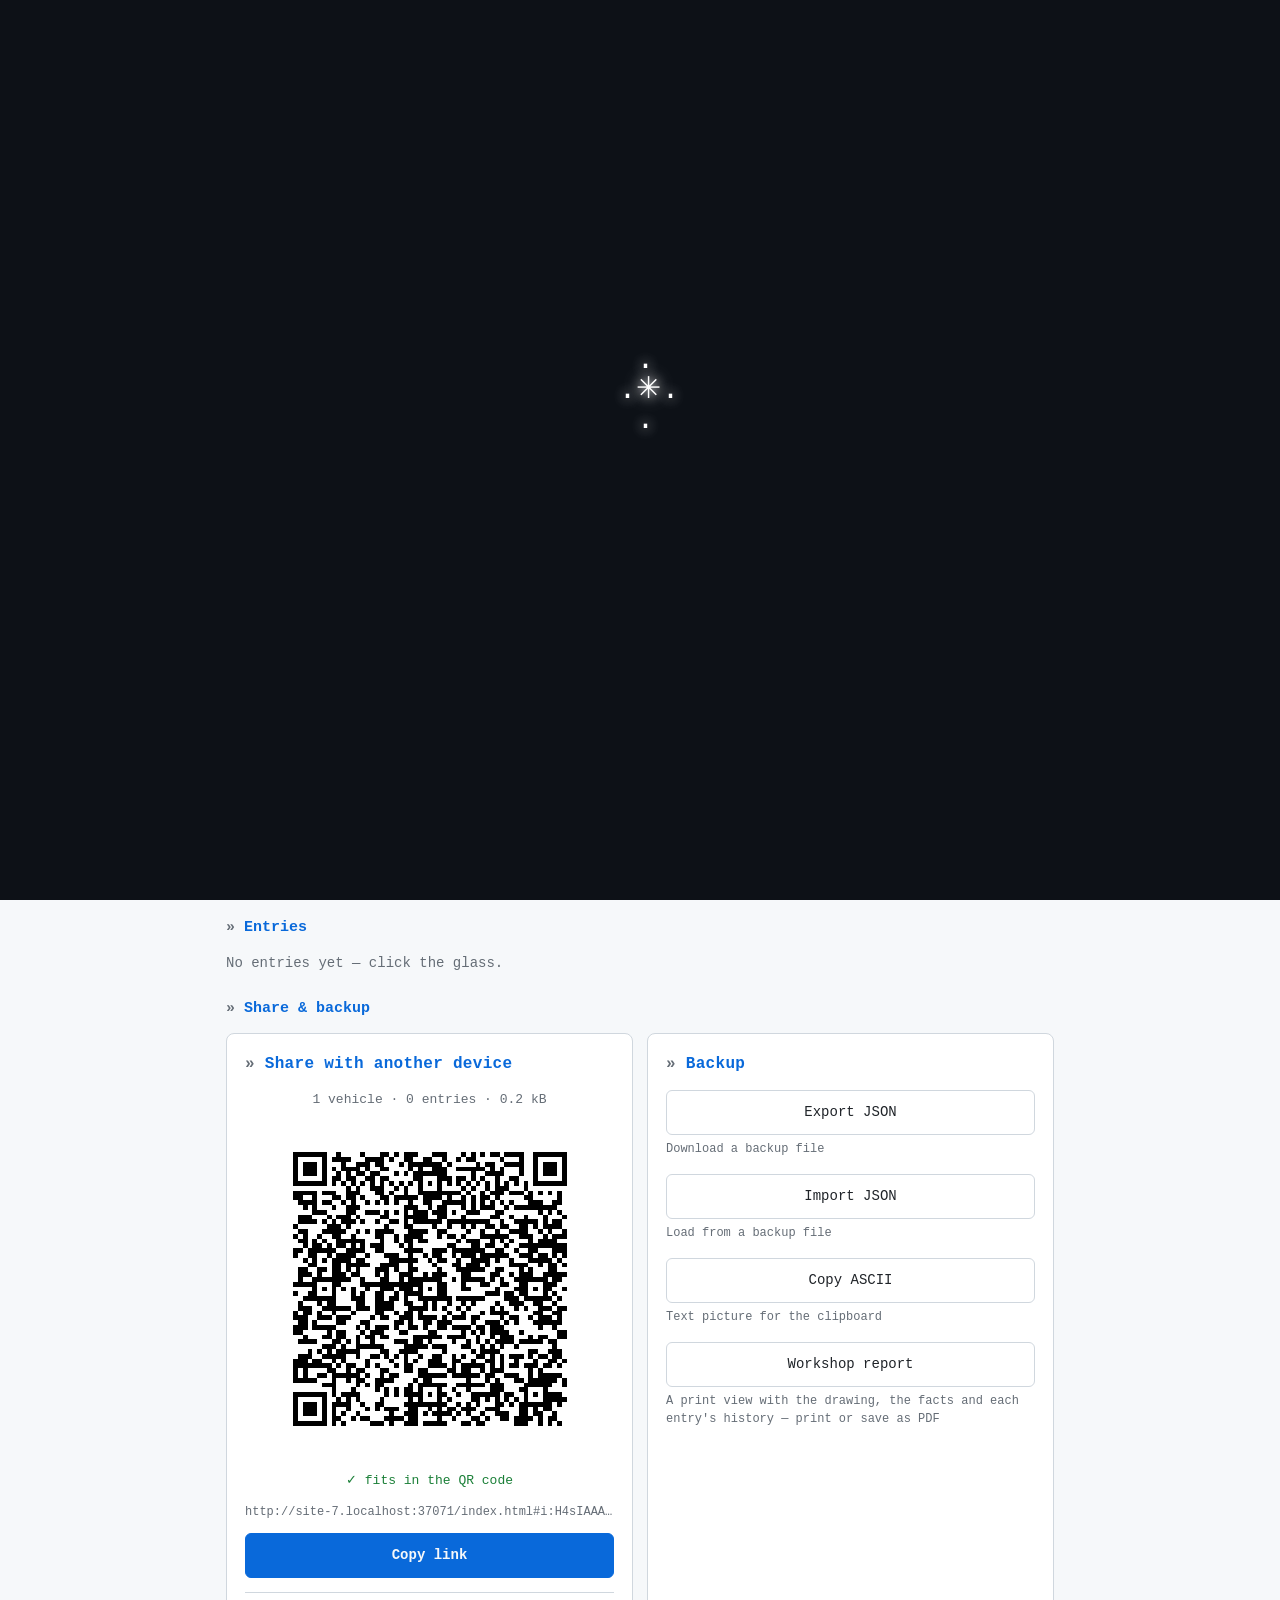
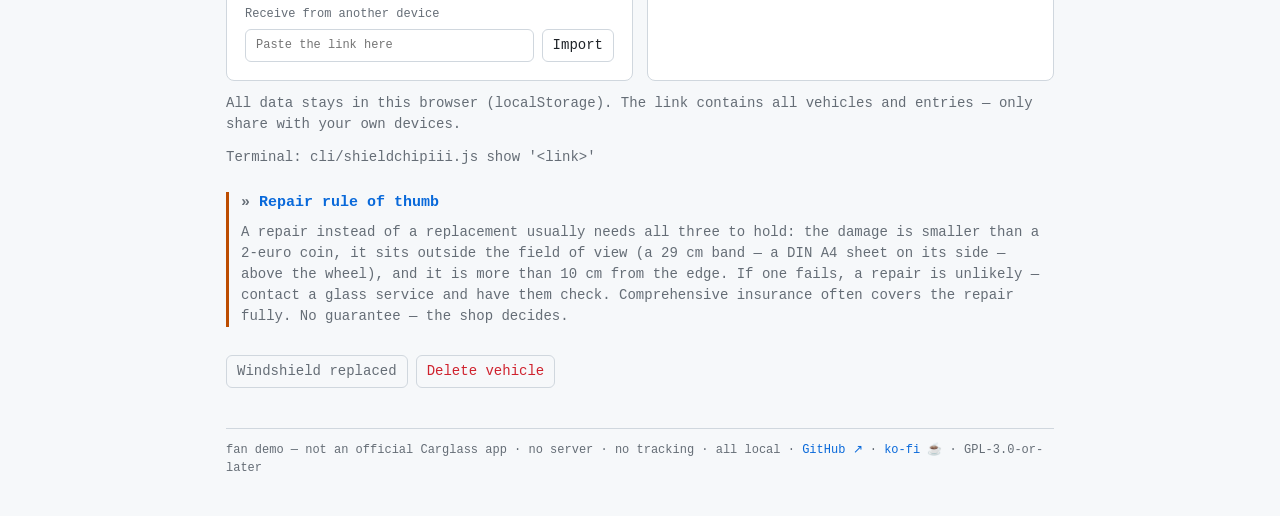
==== commit 2bcedf83: "Stamp assets for the v1.0 release" ====
--- a/index.html
+++ b/index.html
@@ -3,9 +3,12 @@
 <head>
   <meta charset="utf-8">
   <meta name="viewport" content="width=device-width, initial-scale=1">
+  <!-- Everything is local by design; the policy makes that enforceable — a
+       smuggled script or off-origin fetch is dead weight, not a phone-home. -->
+  <meta http-equiv="Content-Security-Policy" content="default-src 'self'; script-src 'self'; style-src 'self'; img-src 'self'; connect-src 'self'; object-src 'none'; base-uri 'self'">
   <title>shieldchipiii — windshield stone chip logbook</title>
   <meta name="description" content="Document stone chips on your car windshield: position, size, repair status, insurance. No server, all local. / Steinschläge auf der Windschutzscheibe dokumentieren — lokal im Browser.">
-  <link rel="stylesheet" href="style.css?v=6f9bd0e">
+  <link rel="stylesheet" href="style.css?v=e45a4e7">
   <link rel="icon" href="favicon.svg" type="image/svg+xml">
   <link rel="manifest" href="manifest.webmanifest">
   <link rel="apple-touch-icon" href="icon-192.png">
@@ -167,21 +170,21 @@
     <span>GPL-3.0-or-later</span>
   </footer>
 
-  <script src="js/sources.js?v=6f9bd0e"></script>
-  <script src="js/shapes.js?v=6f9bd0e"></script>
-  <script src="js/logic.js?v=6f9bd0e"></script>
-  <script src="js/ascii.js?v=6f9bd0e"></script>
-  <script src="js/i18n.js?v=6f9bd0e"></script>
-  <script src="js/store.js?v=6f9bd0e"></script>
-  <script src="js/share.js?v=6f9bd0e"></script>
-  <script src="js/render.js?v=6f9bd0e"></script>
-  <script src="js/qr.js?v=6f9bd0e"></script>
-  <script src="js/report.js?v=6f9bd0e"></script>
-  <script src="js/anim.js?v=6f9bd0e"></script>
-  <script src="js/anim-impact.js?v=6f9bd0e"></script>
-  <script src="js/anim-shatter.js?v=6f9bd0e"></script>
-  <script src="js/anim-wiper.js?v=6f9bd0e"></script>
-  <script src="js/anim-radar.js?v=6f9bd0e"></script>
-  <script src="js/app.js?v=6f9bd0e"></script>
+  <script src="js/sources.js?v=e45a4e7"></script>
+  <script src="js/shapes.js?v=e45a4e7"></script>
+  <script src="js/logic.js?v=e45a4e7"></script>
+  <script src="js/ascii.js?v=e45a4e7"></script>
+  <script src="js/i18n.js?v=e45a4e7"></script>
+  <script src="js/store.js?v=e45a4e7"></script>
+  <script src="js/share.js?v=e45a4e7"></script>
+  <script src="js/render.js?v=e45a4e7"></script>
+  <script src="js/qr.js?v=e45a4e7"></script>
+  <script src="js/report.js?v=e45a4e7"></script>
+  <script src="js/anim.js?v=e45a4e7"></script>
+  <script src="js/anim-impact.js?v=e45a4e7"></script>
+  <script src="js/anim-shatter.js?v=e45a4e7"></script>
+  <script src="js/anim-wiper.js?v=e45a4e7"></script>
+  <script src="js/anim-radar.js?v=e45a4e7"></script>
+  <script src="js/app.js?v=e45a4e7"></script>
 </body>
 </html>
